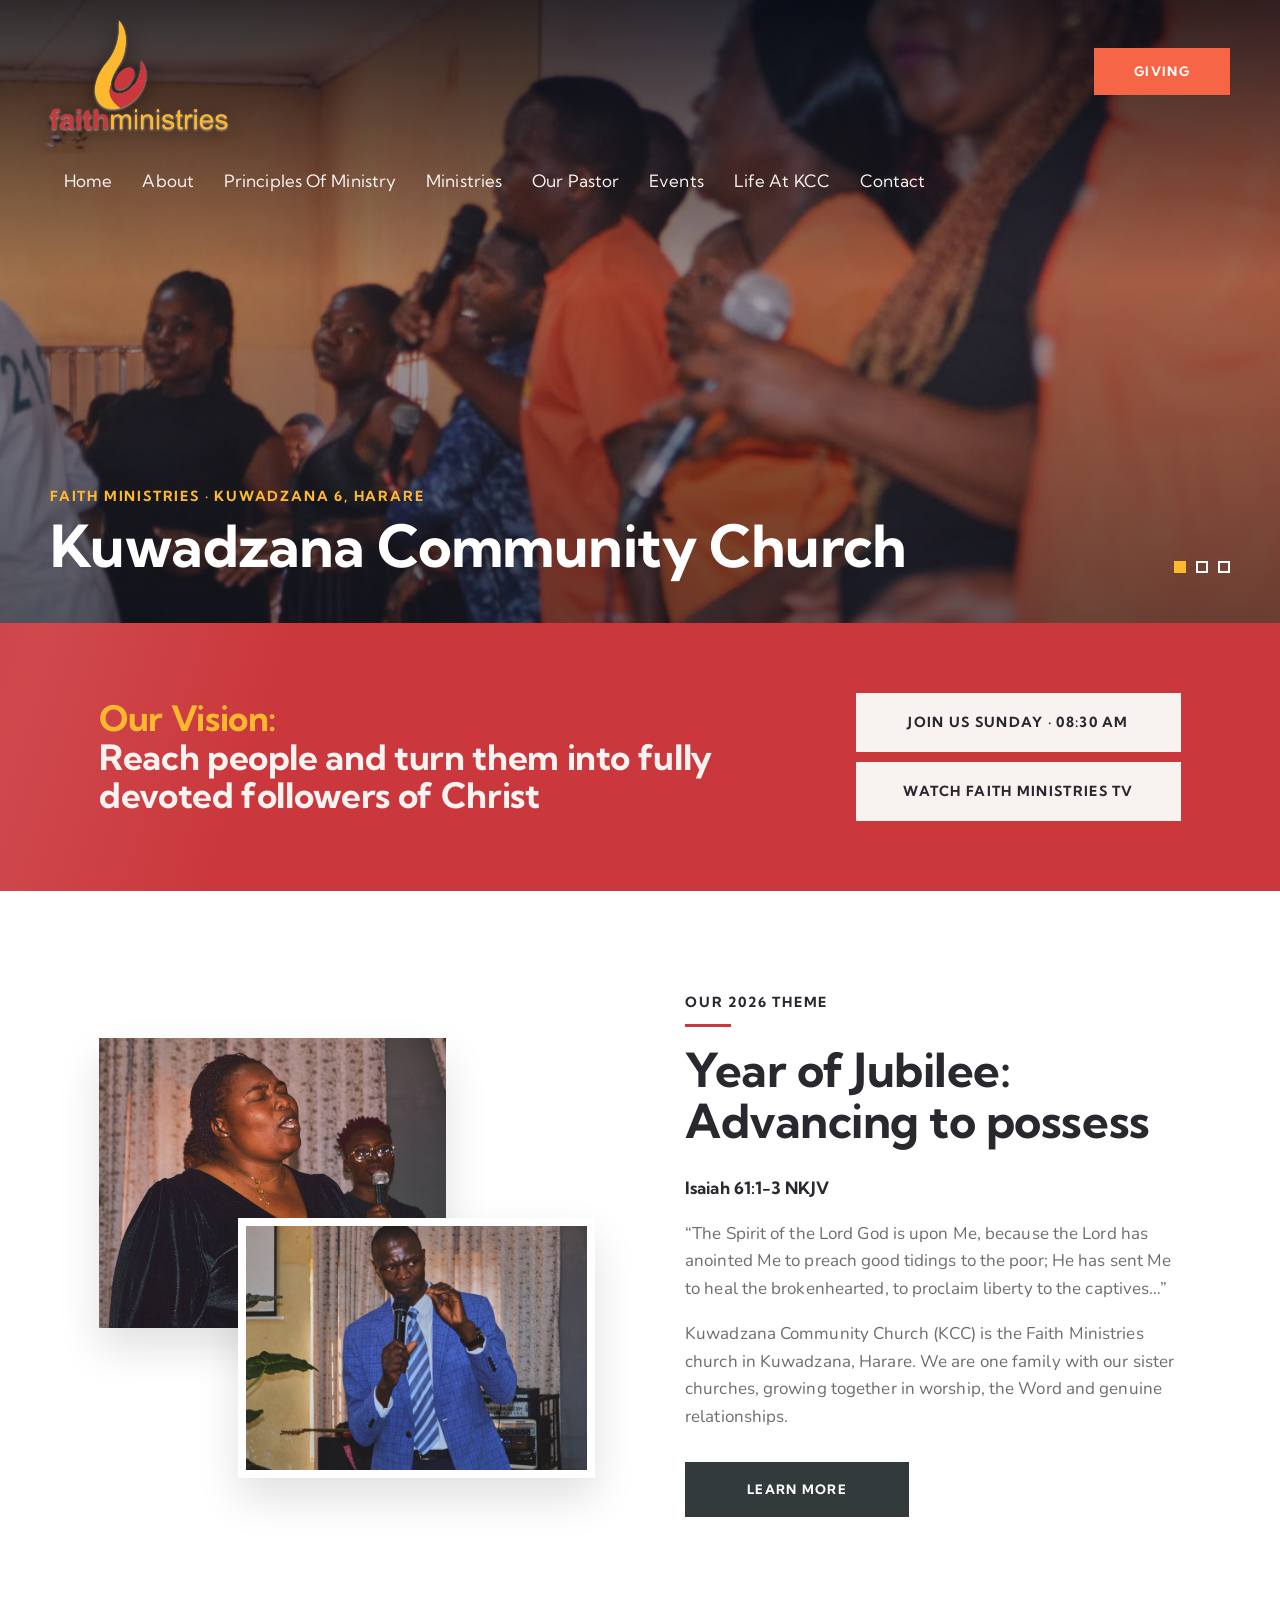
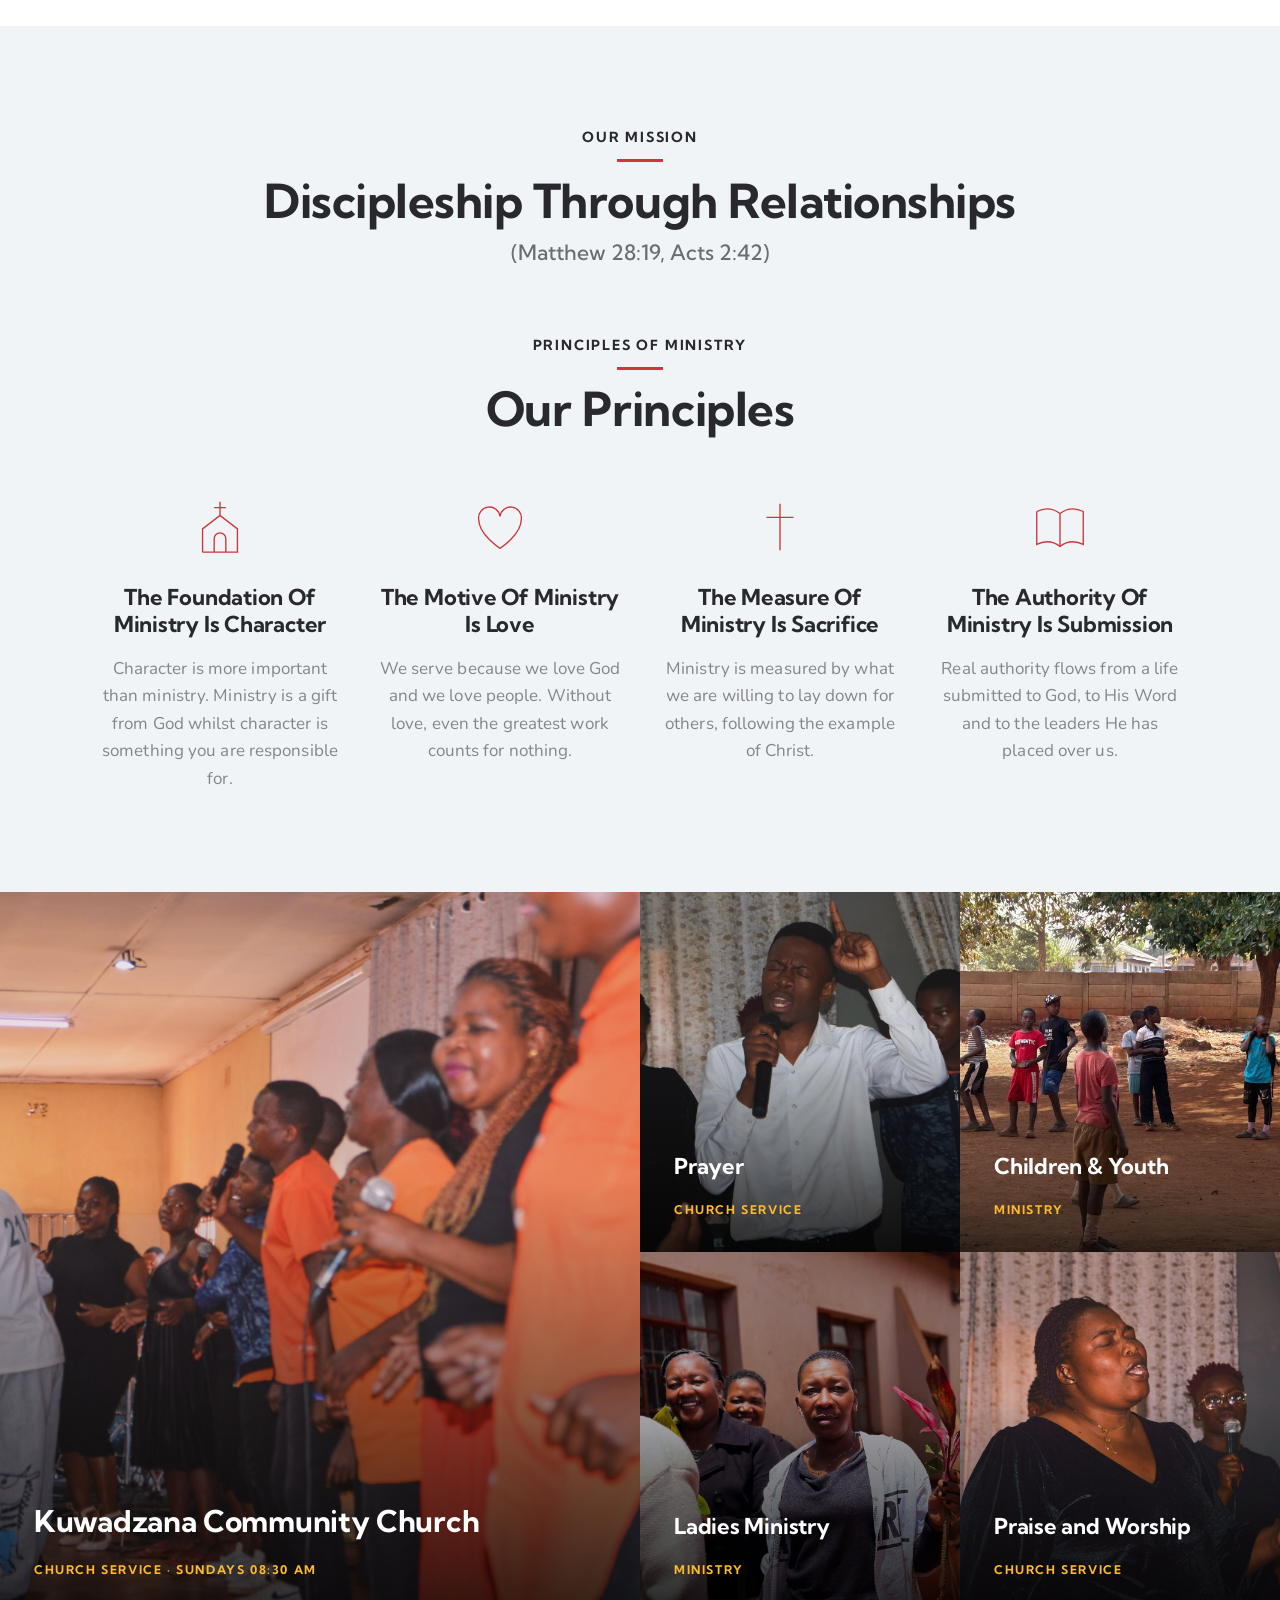
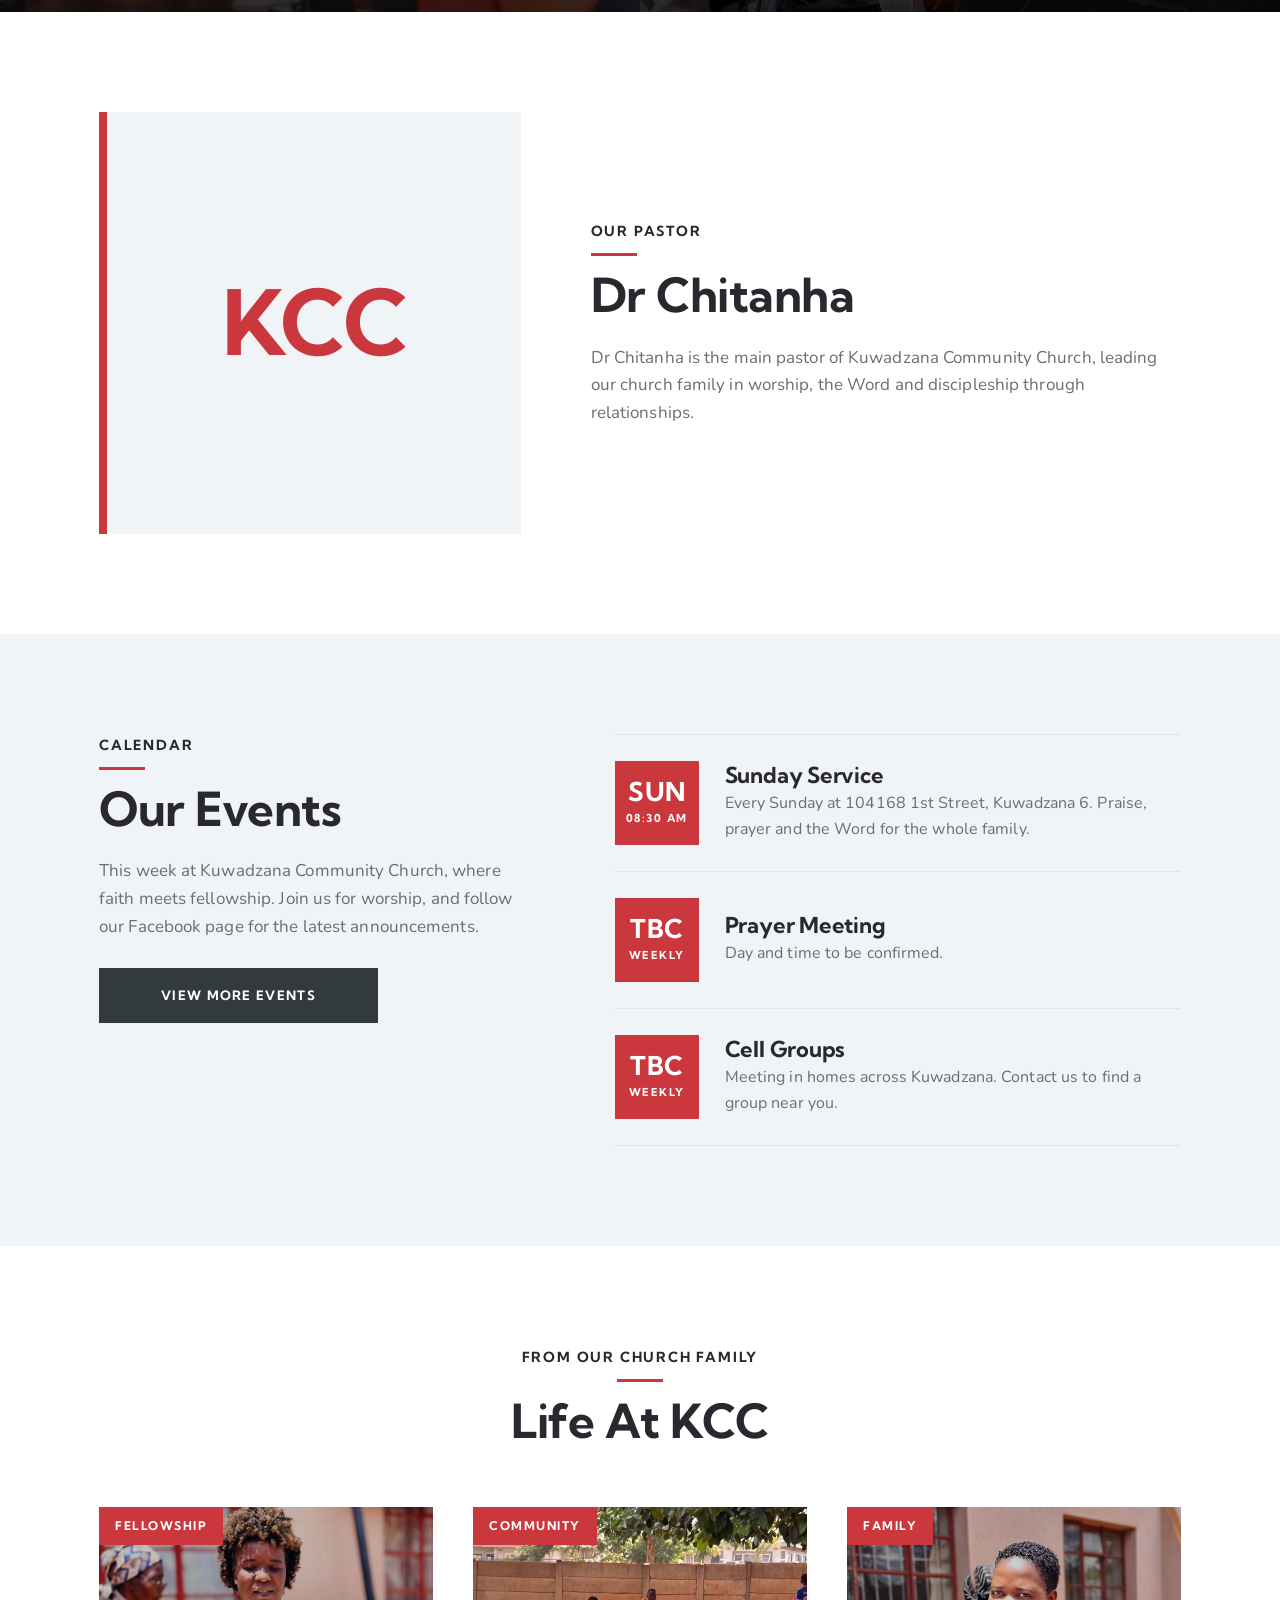
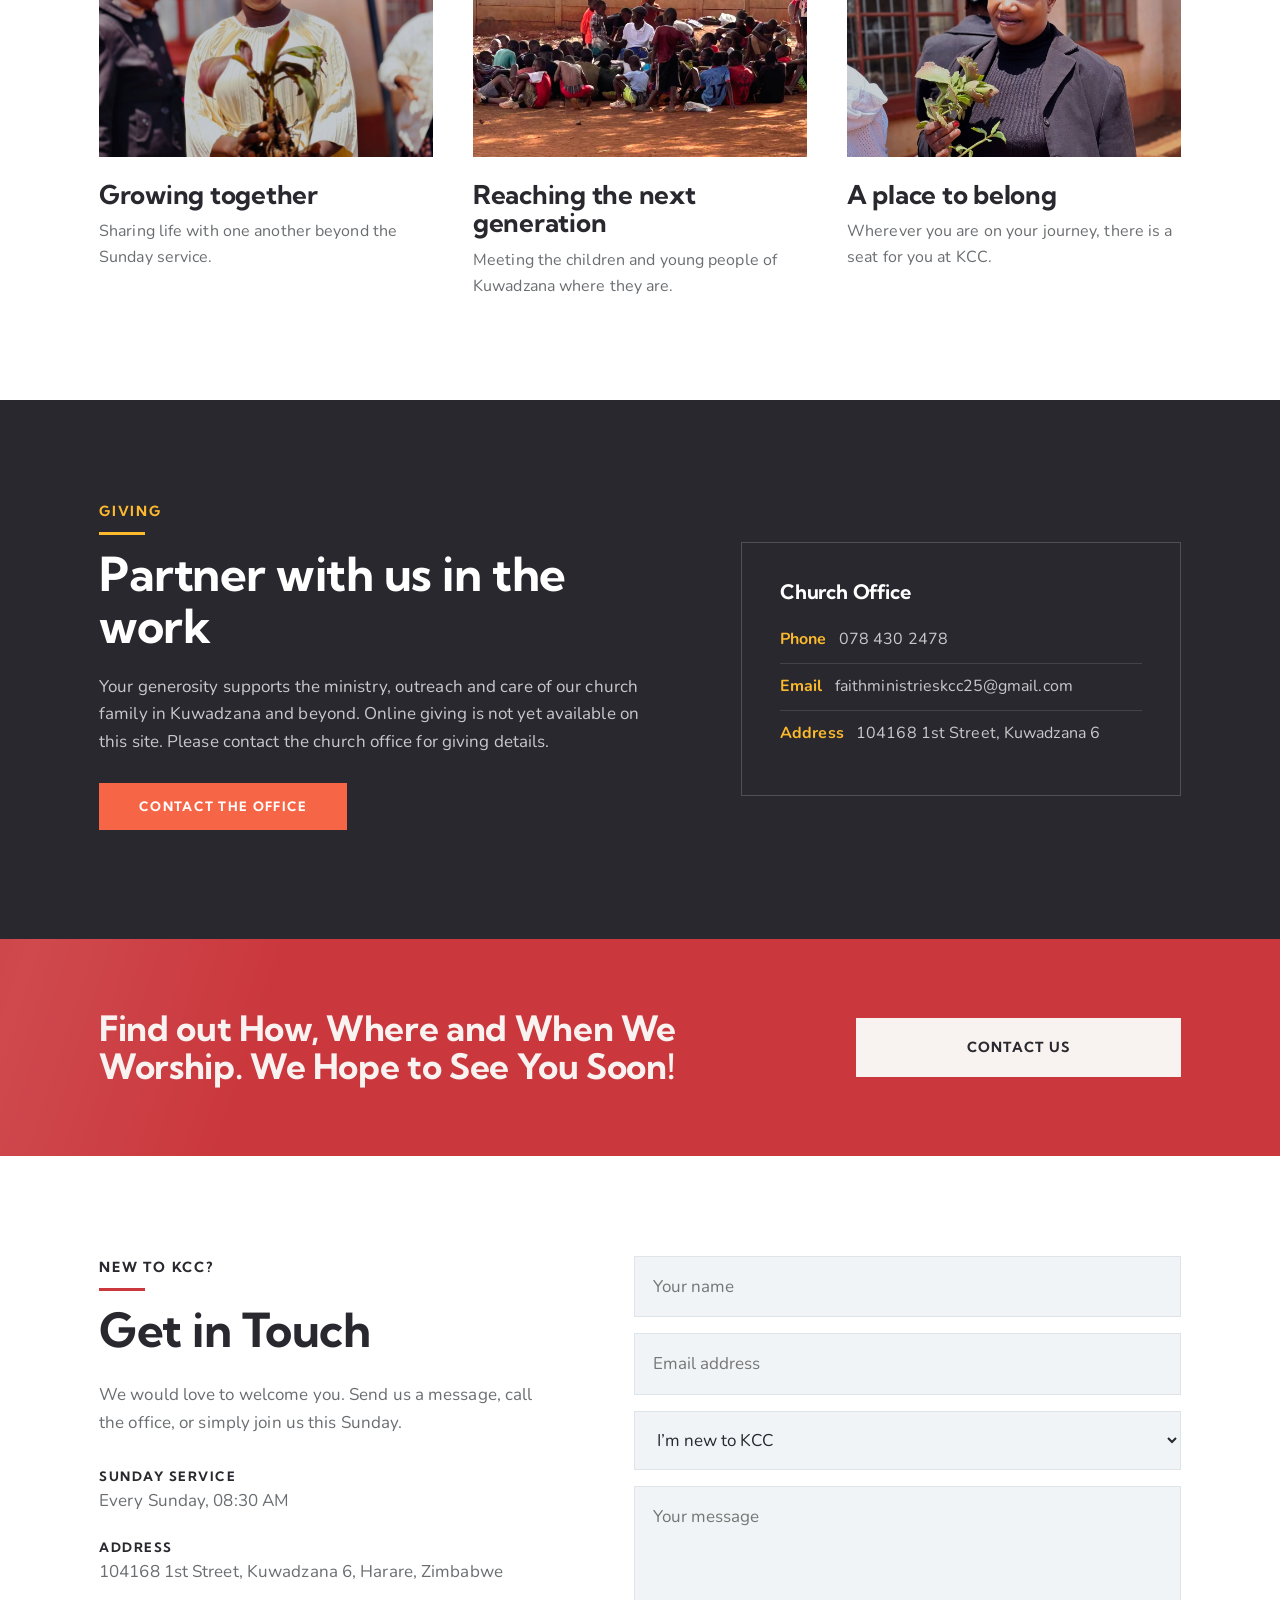
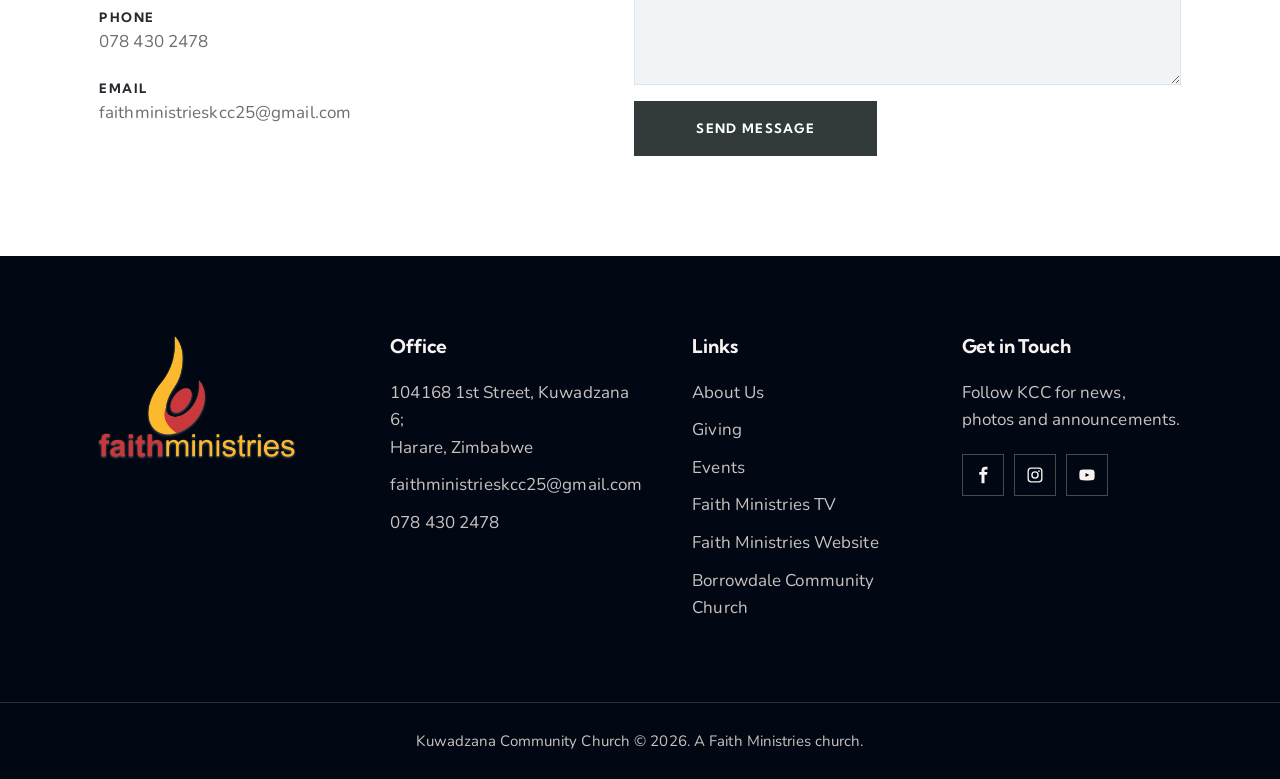
==== index.html @ b5dd76af "Add Kuwadzana Community Church website Co-Authored-By: Claude Fable 5.2 <noreply@anthropic.com>" ====
<!doctype html>
<html lang="en">
<head>
<meta charset="utf-8">
<meta name="viewport" content="width=device-width, initial-scale=1">
<title>Kuwadzana Community Church (KCC) | Faith Ministries</title>
<meta name="description" content="Kuwadzana Community Church (KCC), Faith Ministries, Kuwadzana 6, Harare. Reach people and turn them into fully devoted followers of Christ.">
<link rel="icon" href="assets/faith-ministries-logo.png">
<link rel="preconnect" href="https://fonts.googleapis.com">
<link href="https://fonts.googleapis.com/css2?family=Kumbh+Sans:wght@400;500;700&family=Nunito:wght@400;600;700&display=swap" rel="stylesheet">
<style>
:root{--red:#ca373c;--orange:#f66646;--gold:#fdb92e;--dark:#28282e;--slate:#323a3b;--light:#f0f4f7;--text:#6b6e71;--soft:#f8f2f1;--foot:#010813;--footText:#cac2c0}
*{box-sizing:border-box;margin:0;padding:0}
html{scroll-behavior:smooth}
body{font-family:Nunito,sans-serif;font-size:17px;line-height:1.62;letter-spacing:.1px;color:var(--text);background:#fff}
img{max-width:100%;display:block}
a{color:inherit;text-decoration:none}
h1,h2,h3,h4,h5,h6{font-family:"Kumbh Sans",sans-serif;font-weight:700;color:var(--dark);line-height:1.1;letter-spacing:-.01em}
h2{font-size:clamp(2rem,4.2vw,47px)}
.wrap{max-width:1130px;margin:0 auto;padding:0 24px}
.sp{padding:100px 0}
.eyebrow{font-family:"Kumbh Sans",sans-serif;font-size:14px;font-weight:700;letter-spacing:1.8px;text-transform:uppercase;color:var(--dark);margin-bottom:14px}
.center{text-align:center}
.btn{display:inline-block;font-family:"Kumbh Sans",sans-serif;font-size:13px;font-weight:700;letter-spacing:1.3px;text-transform:uppercase;line-height:21px;padding:17px 62px;background:var(--slate);color:#fff;border:0;cursor:pointer;transition:background .25s,color .25s}
.btn:hover{background:var(--red)}
.btn.orange{background:var(--orange);padding:13px 40px}
.btn.orange:hover{background:var(--dark)}
.btn.pale{background:var(--soft);color:var(--dark);font-size:14px;padding:19px 30px;text-align:center}
.btn.pale:hover{background:var(--dark);color:#fff}

/* ---------- header (sits over the hero, like BCC) ---------- */
header{position:absolute;top:0;left:0;right:0;z-index:20;padding:20px 50px}
.top{display:flex;align-items:flex-start;justify-content:space-between}
.logo img{height:118px;width:auto;filter:drop-shadow(0 1px 1px rgba(255,255,255,.55)) drop-shadow(0 2px 10px rgba(0,0,0,.45));transition:height .3s,transform .3s}
.logo:hover img{transform:scale(1.04)}
.top .btn{margin-top:28px}
nav ul{list-style:none;display:flex;flex-wrap:wrap;gap:2px;margin-top:16px}
nav a{display:block;font-family:"Kumbh Sans",sans-serif;font-size:17px;color:var(--soft);padding:13px 14px;transition:color .2s}
nav a:hover{color:var(--gold)}
.burger{display:none;background:none;border:0;cursor:pointer;width:44px;height:44px;margin-top:28px}
.burger span{display:block;height:2px;background:#fff;margin:7px 6px}

/* ---------- hero slideshow ---------- */
.hero{position:relative;height:623px;background:var(--dark);overflow:hidden}
.slide{position:absolute;inset:0;background-size:cover;background-position:center 30%;opacity:0;transition:opacity 1.4s ease}
.slide.on{opacity:1}
.hero::after{content:"";position:absolute;inset:0;background:linear-gradient(180deg,rgba(1,8,19,.8) 0%,rgba(1,8,19,.3) 45%,rgba(1,8,19,.55) 100%)}
.hero .tag{position:absolute;left:50px;bottom:44px;z-index:2;color:#fff}
.hero .tag small{display:block;font-family:"Kumbh Sans",sans-serif;font-size:14px;font-weight:700;letter-spacing:1.8px;text-transform:uppercase;color:var(--gold);margin-bottom:8px}
.hero .tag h1{color:#fff;font-size:clamp(2rem,5vw,58px)}
.dots{position:absolute;right:50px;bottom:50px;z-index:2;display:flex;gap:10px}
.dots button{width:12px;height:12px;border:2px solid #fff;background:transparent;cursor:pointer;padding:0}
.dots button.on{background:var(--gold);border-color:var(--gold)}

/* ---------- red vision band ---------- */
.band{background:var(--red);padding:70px 0}
.band .wrap{display:flex;align-items:center;justify-content:space-between;gap:40px}
.band h3{font-size:clamp(1.5rem,3vw,35px);color:var(--soft);max-width:680px}
.band h3 span{color:var(--gold);display:block}
.band .stack{display:grid;gap:10px;min-width:325px}

/* ---------- theme / about ---------- */
.two{display:grid;grid-template-columns:1fr 1fr;gap:90px;align-items:center}
.overlap{position:relative;height:440px}
.overlap img{position:absolute;object-fit:cover;box-shadow:0 20px 40px rgba(0,0,0,.12)}
.overlap img:first-child{left:0;top:0;width:70%;height:290px}
.overlap img:last-child{right:0;bottom:0;width:72%;height:260px;border:8px solid #fff}
.two h2{margin-bottom:26px}
.two p{margin-bottom:18px}
.two .ref{font-family:"Kumbh Sans",sans-serif;font-weight:700;color:var(--dark)}
.two .btn{margin-top:14px}

/* ---------- mission + principles ---------- */
.lightbg{background:var(--light)}
.mission{padding-bottom:70px}
.mission h2{max-width:780px;margin:0 auto}
.mission h2 small{display:block;font-size:.45em;font-weight:500;color:var(--text);margin-top:14px;letter-spacing:0}
.cols4{display:grid;grid-template-columns:repeat(4,1fr);gap:38px;margin-top:60px}
.cols4 svg{width:62px;height:62px;stroke:var(--red);fill:none;stroke-width:1.4;margin:0 auto 26px;display:block}
.cols4 h4{font-size:22px;line-height:1.25;margin-bottom:16px}
.cols4 p{color:#858689}

/* ---------- full-width mosaic ---------- */
.mosaic{display:grid;grid-template-columns:2fr 1fr 1fr;grid-template-rows:360px 360px}
.tile{position:relative;overflow:hidden;background:#111}
.tile.big{grid-row:span 2}
.tile i{position:absolute;inset:0;background-size:cover;background-position:center;transition:transform .7s ease}
.tile:hover i{transform:scale(1.07)}
.tile::after{content:"";position:absolute;inset:0;background:linear-gradient(180deg,rgba(0,0,0,0) 40%,rgba(0,0,0,.78) 100%)}
.tile div{position:absolute;left:34px;right:20px;bottom:30px;z-index:2}
.tile h5{color:#fff;font-size:22px;margin-bottom:6px}
.tile.big h5{font-size:30px}
.tile span{font-family:"Kumbh Sans",sans-serif;font-size:12px;font-weight:700;letter-spacing:1.6px;text-transform:uppercase;color:var(--gold)}

/* ---------- pastor ---------- */
.pastor{display:grid;grid-template-columns:1fr 1.4fr;gap:70px;align-items:center}
.pastor .frame{aspect-ratio:1;background:var(--light);display:grid;place-items:center;border-left:8px solid var(--red)}
.pastor .frame b{font-family:"Kumbh Sans",sans-serif;font-size:90px;color:var(--red);letter-spacing:-3px}
.pastor h2{margin-bottom:22px}

/* ---------- events ---------- */
.events{display:grid;grid-template-columns:1fr 1.3fr;gap:80px;align-items:start}
.events h2{margin-bottom:22px}
.ev{display:flex;gap:26px;align-items:center;padding:26px 0;border-bottom:1px solid #dfe4e8}
.ev:first-child{border-top:1px solid #dfe4e8}
.ev .d{flex:none;width:84px;height:84px;background:var(--red);color:#fff;display:grid;place-content:center;text-align:center;font-family:"Kumbh Sans",sans-serif}
.ev .d b{font-size:26px;line-height:1}
.ev .d small{font-size:11px;font-weight:700;letter-spacing:1.5px;text-transform:uppercase;margin-top:5px}
.ev h5{font-size:22px;margin-bottom:4px}
.ev p{font-size:16px}

/* ---------- life at KCC cards (BCC blog layout) ---------- */
.cards{display:grid;grid-template-columns:repeat(3,1fr);gap:40px;margin-top:60px;text-align:left}
.post .ph{position:relative;aspect-ratio:350/261;overflow:hidden}
.post .ph img{width:100%;height:100%;object-fit:cover;transition:transform .7s}
.post:hover .ph img{transform:scale(1.06)}
.post .ph em{position:absolute;left:0;top:0;background:var(--red);color:#fff;font-style:normal;font-family:"Kumbh Sans",sans-serif;font-weight:700;font-size:12px;letter-spacing:1.5px;text-transform:uppercase;padding:9px 16px}
.post h5{font-size:26px;margin:24px 0 10px}
.post p{font-size:16px}

/* ---------- giving ---------- */
.give{background:var(--dark);color:#c9c9cc}
.give .wrap{display:grid;grid-template-columns:1.3fr 1fr;gap:70px;align-items:center}
.give h2{color:#fff;margin-bottom:20px}
.give .eyebrow{color:var(--gold)}
.give .box{border:1px solid rgba(255,255,255,.18);padding:38px}
.give .box h5{color:#fff;font-size:20px;margin-bottom:14px}
.give .box li{list-style:none;padding:10px 0;border-bottom:1px solid rgba(255,255,255,.12);font-size:16px}
.give .box li:last-child{border:0}
.give .box b{color:var(--gold);font-weight:700}

/* ---------- contact ---------- */
.contact{display:grid;grid-template-columns:1fr 1.2fr;gap:80px}
.contact h2{margin-bottom:24px}
.contact dl{margin-top:30px}
.contact dt{font-family:"Kumbh Sans",sans-serif;font-weight:700;font-size:13px;letter-spacing:1.5px;text-transform:uppercase;color:var(--dark);margin-top:22px}
.contact dd a:hover{color:var(--red)}
form{display:grid;gap:16px}
input,select,textarea{font:inherit;color:var(--dark);width:100%;padding:16px 18px;border:1px solid #dfe4e8;background:var(--light);border-radius:0}
input:focus,select:focus,textarea:focus{outline:2px solid var(--red);outline-offset:-2px;background:#fff}
.ok{display:none;background:#eef7ee;color:#256029;padding:14px 18px;font-size:15px}
form .btn{justify-self:start}

/* ---------- footer ---------- */
footer{background:var(--foot);color:var(--footText);padding-top:80px}
.fg{display:grid;grid-template-columns:1.1fr 1fr 1fr 1fr;gap:50px;padding-bottom:70px}
.fg .flogo{display:inline-block}
.fg .flogo img{height:130px;filter:drop-shadow(0 1px 1px rgba(255,255,255,.35))}
footer h6{color:var(--soft);font-size:19px;margin-bottom:22px}
footer li{list-style:none;margin-bottom:10px}
footer a:hover{color:var(--gold)}
.social{display:flex;gap:10px;margin-top:20px}
.social a{width:42px;height:42px;display:grid;place-items:center;border:1px solid rgba(202,194,192,.35)}
.social a:hover{background:var(--red);border-color:var(--red)}
.social svg{width:18px;height:18px;fill:var(--soft)}
.copy{border-top:1px solid rgba(202,194,192,.2);padding:26px 0;text-align:center;font-size:15px}
.totop{position:fixed;right:24px;bottom:24px;width:46px;height:46px;background:var(--red);color:#fff;display:none;place-items:center;font-size:20px;z-index:30}
.totop.show{display:grid}

/* ---------- motion ---------- */
header.stuck{position:fixed;background:#fff;padding:8px 50px;box-shadow:0 6px 24px rgba(0,0,0,.12);display:flex;align-items:center;justify-content:space-between;animation:drop .45s ease}
header.stuck .top{display:contents}
header.stuck .logo{order:1}header.stuck .burger{order:4}
header.stuck .logo img{height:58px;filter:none}
header.stuck .top .btn{margin:0;order:3}
header.stuck nav{order:2}
header.stuck nav ul{margin:0}
header.stuck nav a{color:var(--dark);font-size:15px;padding:10px 11px}
header.stuck nav a:hover{color:var(--red)}
header.stuck .burger{margin:0}header.stuck .burger span{background:var(--dark)}
@keyframes drop{from{transform:translateY(-100%)}to{transform:none}}
nav a{position:relative}
nav a::after{content:"";position:absolute;left:14px;right:14px;bottom:8px;height:2px;background:var(--gold);transform:scaleX(0);transform-origin:left;transition:transform .3s}
nav a:hover::after{transform:scaleX(1)}
.slide{transform:scale(1.02)}
.slide.on{animation:kb 7.5s ease-out forwards}
@keyframes kb{from{transform:scale(1.02)}to{transform:scale(1.14)}}
.hero .tag small,.hero .tag h1{opacity:0;animation:up .9s ease forwards}
.hero .tag small{animation-delay:.3s}.hero .tag h1{animation-delay:.55s}
header .logo,header .top .btn,header nav li{opacity:0;animation:down .7s ease forwards}
header .top .btn{animation-delay:.15s}
header nav li:nth-child(1){animation-delay:.2s}header nav li:nth-child(2){animation-delay:.26s}header nav li:nth-child(3){animation-delay:.32s}header nav li:nth-child(4){animation-delay:.38s}header nav li:nth-child(5){animation-delay:.44s}header nav li:nth-child(6){animation-delay:.5s}header nav li:nth-child(7){animation-delay:.56s}header nav li:nth-child(8){animation-delay:.62s}
header.stuck .logo,header.stuck .top .btn,header.stuck nav li{animation:none;opacity:1}
@keyframes up{from{opacity:0;transform:translateY(34px)}to{opacity:1;transform:none}}
@keyframes down{from{opacity:0;transform:translateY(-18px)}to{opacity:1;transform:none}}
.js .rv{opacity:0;transform:translateY(46px);transition:opacity .9s cubic-bezier(.2,.7,.2,1),transform .9s cubic-bezier(.2,.7,.2,1);transition-delay:var(--d,0s)}
.js .rv.l{transform:translateX(-60px)}.js .rv.r{transform:translateX(60px)}.js .rv.z{transform:scale(.9)}
.js .rv.in{opacity:1;transform:none}
.eyebrow::after{content:"";display:block;width:0;height:3px;background:var(--red);margin-top:10px;transition:width .9s .3s ease}
.center .eyebrow::after{margin-left:auto;margin-right:auto}
.give .eyebrow::after{background:var(--gold)}
.eyebrow.in::after,html:not(.js) .eyebrow::after{width:46px}
.btn{position:relative;overflow:hidden;z-index:0}
.btn::before{content:"";position:absolute;inset:0;background:var(--red);transform:translateX(-101%);transition:transform .35s ease;z-index:-1}
.btn:hover::before{transform:none}
.btn.orange::before,.btn.pale::before{background:var(--dark)}
.btn:hover{background:var(--slate)}.btn.orange:hover{background:var(--orange)}.btn.pale:hover{background:var(--soft);color:#fff}
.btn.orange{animation:pulse 2.6s ease-in-out infinite}
@keyframes pulse{0%,100%{box-shadow:0 0 0 0 rgba(246,102,70,.55)}50%{box-shadow:0 0 0 12px rgba(246,102,70,0)}}
.cols4>div{transition:transform .35s}
.cols4>div:hover{transform:translateY(-8px)}
.cols4 svg{transition:transform .5s,stroke .3s}
.cols4>div:hover svg{transform:scale(1.15) rotate(-4deg);stroke:var(--orange)}
.cols4 svg path{stroke-dasharray:400;stroke-dashoffset:400;transition:stroke-dashoffset 2.2s ease .3s}
.cols4 .in svg path,html:not(.js) .cols4 svg path{stroke-dashoffset:0}
.tile div{transition:transform .4s}
.tile:hover div{transform:translateY(-8px)}
.tile h5::after{content:"";display:block;width:0;height:3px;background:var(--gold);margin-top:8px;transition:width .4s}
.tile:hover h5::after{width:54px}
.overlap img{transition:transform .6s ease}
.overlap:hover img:first-child{transform:translate(-8px,-8px)}
.overlap:hover img:last-child{transform:translate(8px,8px)}
.ev{transition:padding .3s,background .3s}
.ev:hover{padding-left:14px;background:rgba(255,255,255,.6)}
.ev .d{transition:transform .3s}.ev:hover .d{transform:rotate(-4deg) scale(1.05)}
.post h5{transition:color .25s}.post:hover h5{color:var(--red)}
.band{position:relative;overflow:hidden}
.band::before{content:"";position:absolute;top:-60%;left:-20%;width:40%;height:220%;background:linear-gradient(90deg,transparent,rgba(255,255,255,.09),transparent);transform:rotate(18deg);animation:sheen 7s ease-in-out infinite}
@keyframes sheen{0%,55%{left:-45%}100%{left:120%}}
.band .wrap{position:relative}
.social a{transition:transform .25s,background .25s,border-color .25s}.social a:hover{transform:translateY(-4px)}
.totop{transition:transform .25s}.totop:hover{transform:translateY(-4px)}
.progress{position:fixed;top:0;left:0;height:3px;width:0;background:var(--gold);z-index:40}
@media(prefers-reduced-motion:reduce){*,*::before,*::after{animation:none!important;transition:none!important}.js .rv{opacity:1;transform:none}header .logo,header .top .btn,header nav li,.hero .tag small,.hero .tag h1{opacity:1}.cols4 svg path{stroke-dashoffset:0}.eyebrow::after{width:46px}}

/* ---------- responsive ---------- */
@media(max-width:1000px){
 header,header.stuck{padding:10px 20px}
 header.stuck{display:block}
 header.stuck .top{display:flex;align-items:center;justify-content:space-between}
 header.stuck nav ul{background:#fff;box-shadow:0 10px 20px rgba(0,0,0,.1)}
 .logo img{height:84px}
 .top .btn{display:none}
 .burger{display:block;margin-top:14px}
 nav ul{display:none;flex-direction:column;background:var(--foot);margin-top:10px;padding:10px 6px}
 nav ul.open{display:flex}
 .hero{height:520px}.hero .tag{left:20px;right:20px}.dots{right:20px;bottom:20px}
 .band .wrap,.two,.pastor,.events,.give .wrap,.contact{grid-template-columns:1fr;display:grid;gap:40px}
 .band .stack{min-width:0}
 .cols4{grid-template-columns:1fr 1fr}
 .mosaic{grid-template-columns:1fr 1fr;grid-template-rows:380px 260px 260px}
 .tile.big{grid-row:auto;grid-column:span 2}
 .cards{grid-template-columns:1fr}
 .fg{grid-template-columns:1fr 1fr}
 .sp{padding:70px 0}
 .pastor .frame{max-width:260px}
}
@media(max-width:560px){
 .cols4,.fg{grid-template-columns:1fr}
 .mosaic{grid-template-columns:1fr;grid-template-rows:none;grid-auto-rows:280px}
 .tile.big{grid-column:auto}
 .overlap{height:340px}.overlap img:first-child{height:220px}.overlap img:last-child{height:200px}
 .btn{padding:16px 36px}
}
</style>
</head>
<body id="home">
<div class="progress" id="pg"></div>

<header>
 <div class="top">
  <a class="logo" href="#home"><img src="assets/faith-ministries-logo.png" alt="Faith Ministries: Discipleship Through Relationships"></a>
  <a class="btn orange" href="#give">Giving</a>
  <button class="burger" aria-label="Open menu" onclick="document.getElementById('nl').classList.toggle('open')"><span></span><span></span><span></span></button>
 </div>
 <nav><ul id="nl" onclick="this.classList.remove('open')">
  <li><a href="#home">Home</a></li>
  <li><a href="#about">About</a></li>
  <li><a href="#principles">Principles Of Ministry</a></li>
  <li><a href="#ministries">Ministries</a></li>
  <li><a href="#pastor">Our Pastor</a></li>
  <li><a href="#events">Events</a></li>
  <li><a href="#life">Life At KCC</a></li>
  <li><a href="#contact">Contact</a></li>
 </ul></nav>
</header>

<div class="hero">
 <div class="slide on" style="background-image:url(assets/photos/fellowship.jpg);background-position:center 35%"></div>
 <div class="slide" style="background-image:url(assets/photos/worship.jpg);background-position:center 25%"></div>
 <div class="slide" style="background-image:url(assets/photos/gathering.jpg);background-position:center 40%"></div>
 <div class="tag"><small>Faith Ministries · Kuwadzana 6, Harare</small><h1>Kuwadzana Community Church</h1></div>
 <div class="dots" id="dots"></div>
</div>

<section class="band"><div class="wrap">
 <h3><span>Our Vision:</span>Reach people and turn them into fully devoted followers of Christ</h3>
 <div class="stack">
  <a class="btn pale" href="#contact">Join Us Sunday · 08:30 AM</a>
  <a class="btn pale" href="https://www.youtube.com/@fmtv2053" target="_blank" rel="noopener">Watch Faith Ministries TV</a>
 </div>
</div></section>

<section class="sp" id="about"><div class="wrap two">
 <div class="overlap">
  <img src="assets/photos/singer.jpg" alt="Praise and worship at KCC" loading="lazy">
  <img src="assets/photos/speaker.jpg" alt="Sharing the Word at KCC" loading="lazy">
 </div>
 <div>
  <p class="eyebrow">Our 2026 Theme</p>
  <h2>Year of Jubilee:<br>Advancing to possess</h2>
  <p class="ref">Isaiah 61:1-3 NKJV</p>
  <p>“The Spirit of the Lord God is upon Me, because the Lord has anointed Me to preach good tidings to the poor; He has sent Me to heal the brokenhearted, to proclaim liberty to the captives…”</p>
  <p>Kuwadzana Community Church (KCC) is the Faith Ministries church in Kuwadzana, Harare. We are one family with our sister churches, growing together in worship, the Word and genuine relationships.</p>
  <a class="btn" href="https://faithmin.org/" target="_blank" rel="noopener">Learn More</a>
 </div>
</div></section>

<section class="lightbg sp" id="principles"><div class="wrap center">
 <div class="mission">
  <p class="eyebrow">Our Mission</p>
  <h2>Discipleship Through Relationships <small>(Matthew 28:19, Acts 2:42)</small></h2>
 </div>
 <p class="eyebrow">Principles Of Ministry</p>
 <h2>Our Principles</h2>
 <div class="cols4">
  <div><svg viewBox="0 0 64 64"><path d="M32 6v14M26 12h12M14 58V34l18-14 18 14v24zM26 58V44a6 6 0 0 1 12 0v14"/></svg><h4>The Foundation Of Ministry Is Character</h4><p>Character is more important than ministry. Ministry is a gift from God whilst character is something you are responsible for.</p></div>
  <div><svg viewBox="0 0 64 64"><path d="M32 54S10 40 10 24a11 11 0 0 1 22-3 11 11 0 0 1 22 3c0 16-22 30-22 30z"/></svg><h4>The Motive Of Ministry Is Love</h4><p>We serve because we love God and we love people. Without love, even the greatest work counts for nothing.</p></div>
  <div><svg viewBox="0 0 64 64"><path d="M32 8v48M18 22h28"/></svg><h4>The Measure Of Ministry Is Sacrifice</h4><p>Ministry is measured by what we are willing to lay down for others, following the example of Christ.</p></div>
  <div><svg viewBox="0 0 64 64"><path d="M8 16c8-4 16-4 24 2 8-6 16-6 24-2v34c-8-4-16-4-24 2-8-6-16-6-24-2zM32 18v34"/></svg><h4>The Authority Of Ministry Is Submission</h4><p>Real authority flows from a life submitted to God, to His Word and to the leaders He has placed over us.</p></div>
 </div>
</div></section>

<section class="mosaic" id="ministries">
 <a class="tile big" href="#contact"><i style="background-image:url(assets/photos/fellowship.jpg)"></i><div><h5>Kuwadzana Community Church</h5><span>Church Service · Sundays 08:30 AM</span></div></a>
 <a class="tile" href="#contact"><i style="background-image:url(assets/photos/worship.jpg);background-position:center 20%"></i><div><h5>Prayer</h5><span>Church Service</span></div></a>
 <a class="tile" href="#contact"><i style="background-image:url(assets/photos/sports.jpg)"></i><div><h5>Children &amp; Youth</h5><span>Ministry</span></div></a>
 <a class="tile" href="#contact"><i style="background-image:url(assets/photos/ladies2.jpg);background-position:center 25%"></i><div><h5>Ladies Ministry</h5><span>Ministry</span></div></a>
 <a class="tile" href="#contact"><i style="background-image:url(assets/photos/singer.jpg);background-position:center 20%"></i><div><h5>Praise and Worship</h5><span>Church Service</span></div></a>
</section>

<section class="sp" id="pastor"><div class="wrap pastor">
 <div class="frame"><b>KCC</b></div>
 <div>
  <p class="eyebrow">Our Pastor</p>
  <h2>Dr Chitanha</h2>
  <p>Dr Chitanha is the main pastor of Kuwadzana Community Church, leading our church family in worship, the Word and discipleship through relationships.</p>
 </div>
</div></section>

<section class="lightbg sp" id="events"><div class="wrap events">
 <div>
  <p class="eyebrow">Calendar</p>
  <h2>Our Events</h2>
  <p>This week at Kuwadzana Community Church, where faith meets fellowship. Join us for worship, and follow our Facebook page for the latest announcements.</p>
  <a class="btn" style="margin-top:28px" href="https://www.facebook.com/profile.php?id=61572451777077" target="_blank" rel="noopener">View More Events</a>
 </div>
 <div>
  <div class="ev"><div class="d"><b>SUN</b><small>08:30 AM</small></div><div><h5>Sunday Service</h5><p>Every Sunday at 104168 1st Street, Kuwadzana 6. Praise, prayer and the Word for the whole family.</p></div></div>
  <div class="ev"><div class="d"><b>TBC</b><small>Weekly</small></div><div><h5>Prayer Meeting</h5><p>Day and time to be confirmed.</p></div></div>
  <div class="ev"><div class="d"><b>TBC</b><small>Weekly</small></div><div><h5>Cell Groups</h5><p>Meeting in homes across Kuwadzana. Contact us to find a group near you.</p></div></div>
 </div>
</div></section>

<section class="sp" id="life"><div class="wrap center">
 <p class="eyebrow">From Our Church Family</p>
 <h2>Life At KCC</h2>
 <div class="cards">
  <article class="post"><div class="ph"><img src="assets/photos/ladies3.jpg" alt="A KCC member holding a plant at a church gathering" loading="lazy"><em>Fellowship</em></div><h5>Growing together</h5><p>Sharing life with one another beyond the Sunday service.</p></article>
  <article class="post"><div class="ph"><img src="assets/photos/children.jpg" alt="Children and youth gathered under a tree" loading="lazy" style="object-position:center 20%"><em>Community</em></div><h5>Reaching the next generation</h5><p>Meeting the children and young people of Kuwadzana where they are.</p></article>
  <article class="post"><div class="ph"><img src="assets/photos/ladies.jpg" alt="A KCC member smiling at a church gathering" loading="lazy" style="object-position:center 20%"><em>Family</em></div><h5>A place to belong</h5><p>Wherever you are on your journey, there is a seat for you at KCC.</p></article>
 </div>
</div></section>

<section class="give sp" id="give"><div class="wrap">
 <div>
  <p class="eyebrow">Giving</p>
  <h2>Partner with us in the work</h2>
  <p>Your generosity supports the ministry, outreach and care of our church family in Kuwadzana and beyond. Online giving is not yet available on this site. Please contact the church office for giving details.</p>
  <a class="btn orange" style="margin-top:28px" href="#contact">Contact The Office</a>
 </div>
 <div class="box">
  <h5>Church Office</h5>
  <ul>
   <li><b>Phone</b> &nbsp; <a href="tel:+263784302478">078 430 2478</a></li>
   <li><b>Email</b> &nbsp; <a href="mailto:faithministrieskcc25@gmail.com">faithministrieskcc25@gmail.com</a></li>
   <li><b>Address</b> &nbsp; 104168 1st Street, Kuwadzana 6</li>
  </ul>
 </div>
</div></section>

<section class="band"><div class="wrap">
 <h3>Find out How, Where and When We Worship. We Hope to See You Soon!</h3>
 <div class="stack"><a class="btn pale" href="#contact">Contact Us</a></div>
</div></section>

<section class="sp" id="contact"><div class="wrap contact">
 <div>
  <p class="eyebrow">New To KCC?</p>
  <h2>Get in Touch</h2>
  <p>We would love to welcome you. Send us a message, call the office, or simply join us this Sunday.</p>
  <dl>
   <dt>Sunday Service</dt><dd>Every Sunday, 08:30 AM</dd>
   <dt>Address</dt><dd>104168 1st Street, Kuwadzana 6, Harare, Zimbabwe</dd>
   <dt>Phone</dt><dd><a href="tel:+263784302478">078 430 2478</a></dd>
   <dt>Email</dt><dd><a href="mailto:faithministrieskcc25@gmail.com">faithministrieskcc25@gmail.com</a></dd>
  </dl>
 </div>
 <form id="cf">
  <input required placeholder="Your name" aria-label="Your name">
  <input type="email" required placeholder="Email address" aria-label="Email address">
  <select aria-label="Reason for contacting us"><option>I’m new to KCC</option><option>Prayer request</option><option>Join a cell group</option><option>Giving</option><option>General enquiry</option></select>
  <textarea rows="6" required placeholder="Your message" aria-label="Your message"></textarea>
  <button class="btn" type="submit">Send Message</button>
  <div class="ok" id="ok">Thank you. This demo form does not send yet; it needs connecting to the church email before launch.</div>
 </form>
</div></section>

<footer>
 <div class="wrap fg">
  <div><span class="flogo"><img src="assets/faith-ministries-logo.png" alt="Faith Ministries"></span></div>
  <div><h6>Office</h6><ul><li>104168 1st Street, Kuwadzana 6;<br>Harare, Zimbabwe</li><li><a href="mailto:faithministrieskcc25@gmail.com">faithministrieskcc25@gmail.com</a></li><li><a href="tel:+263784302478">078 430 2478</a></li></ul></div>
  <div><h6>Links</h6><ul><li><a href="#about">About Us</a></li><li><a href="#give">Giving</a></li><li><a href="#events">Events</a></li><li><a href="https://www.youtube.com/@fmtv2053" target="_blank" rel="noopener">Faith Ministries TV</a></li><li><a href="https://faithmin.org/" target="_blank" rel="noopener">Faith Ministries Website</a></li><li><a href="https://bccfm.org/" target="_blank" rel="noopener">Borrowdale Community Church</a></li></ul></div>
  <div><h6>Get in Touch</h6><p>Follow KCC for news, photos and announcements.</p>
   <div class="social">
    <a href="https://www.facebook.com/profile.php?id=61572451777077" target="_blank" rel="noopener" aria-label="Facebook"><svg viewBox="0 0 24 24"><path d="M14 8V6c0-1 .3-1.500 1.600-1.500H18V1h-3c-3.300 0-5 2-5 5v2H7v3.500h3V23h4V11.500h3.200L18 8z"/></svg></a>
    <a href="https://www.instagram.com/kcc_faithministries" target="_blank" rel="noopener" aria-label="Instagram"><svg viewBox="0 0 24 24"><path d="M12 7a5 5 0 1 0 0 10 5 5 0 0 0 0-10zm0 8.200a3.200 3.200 0 1 1 0-6.400 3.200 3.200 0 0 1 0 6.400zM17.300 5.500a1.200 1.200 0 1 0 0 2.400 1.200 1.200 0 0 0 0-2.400zM17 2H7a5 5 0 0 0-5 5v10a5 5 0 0 0 5 5h10a5 5 0 0 0 5-5V7a5 5 0 0 0-5-5zm3.200 15a3.200 3.200 0 0 1-3.200 3.200H7A3.200 3.200 0 0 1 3.800 17V7A3.200 3.200 0 0 1 7 3.800h10A3.200 3.200 0 0 1 20.200 7z"/></svg></a>
    <a href="https://www.youtube.com/@fmtv2053" target="_blank" rel="noopener" aria-label="YouTube"><svg viewBox="0 0 24 24"><path d="M22 8s-.2-1.500-.8-2.100c-.800-.800-1.700-.800-2.100-.900C16.200 4.800 12 4.800 12 4.800s-4.200 0-7.100.2c-.4.100-1.300.100-2.100.9C2.200 6.500 2 8 2 8s-.2 1.700-.2 3.400v1.200C1.800 14.300 2 16 2 16s.2 1.500.8 2.100c.800.800 1.800.800 2.300.9 1.600.2 6.900.2 6.900.2s4.200 0 7.100-.2c.4-.100 1.300-.100 2.100-.900.600-.600.800-2.100.800-2.100s.2-1.700.2-3.400v-1.200C22.200 9.700 22 8 22 8zM10 14.700V9.300l5.200 2.700z"/></svg></a>
   </div>
  </div>
 </div>
 <div class="copy">Kuwadzana Community Church © 2026. A Faith Ministries church.</div>
</footer>
<a class="totop" id="tt" href="#home" aria-label="Back to top">↑</a>

<script>
const slides=[...document.querySelectorAll('.slide')],dots=document.getElementById('dots');let cur=0,timer;
function go(n){slides[cur].classList.remove('on');dots.children[cur].classList.remove('on');cur=(n+slides.length)%slides.length;slides[cur].classList.add('on');dots.children[cur].classList.add('on')}
slides.forEach((s,i)=>{const b=document.createElement('button');b.setAttribute('aria-label','Show photo '+(i+1));if(!i)b.className='on';b.onclick=()=>{go(i);clearInterval(timer);timer=setInterval(()=>go(cur+1),6000)};dots.appendChild(b)});
timer=setInterval(()=>go(cur+1),6000);
document.getElementById('cf').onsubmit=e=>{e.preventDefault();document.getElementById('ok').style.display='block';e.target.reset()};
document.documentElement.classList.add('js');
const hd=document.querySelector('header'),pg=document.getElementById('pg'),tt=document.getElementById('tt');
function onScroll(){const y=scrollY;tt.classList.toggle('show',y>700);hd.classList.toggle('stuck',y>520);pg.style.width=(y/(document.documentElement.scrollHeight-innerHeight)*100)+'%';
 const h=document.querySelector('.hero .tag');if(y<700)h.style.transform='translateY('+y*0.25+'px)';}
addEventListener('scroll',onScroll,{passive:true});onScroll();
// reveal on scroll
const mark=(sel,cls,step)=>document.querySelectorAll(sel).forEach((e,i)=>{e.classList.add('rv');cls&&e.classList.add(cls);e.style.setProperty('--d',(step?i%4*step:0)+'s')});
mark('.band h3','l');mark('.band .stack','r');mark('.overlap','l');mark('.two>div:last-child','r');
mark('.mission, #principles h2, section h2');mark('.cols4>div','',.14);mark('.tile','z',.1);
mark('.pastor .frame','l');mark('.pastor>div:last-child','r');mark('.events>div:first-child','l');mark('.ev','r',.14);
mark('.post','',.16);mark('.give .wrap>div:first-child','l');mark('.give .box','r');mark('.contact>div','l');mark('.contact form','r');mark('.fg>div','',.12);
const io=new IntersectionObserver(es=>es.forEach(e=>{if(e.isIntersecting){e.target.classList.add('in');io.unobserve(e.target)}}),{threshold:.14,rootMargin:'0px 0px -40px 0px'});
document.querySelectorAll('.rv,.eyebrow').forEach(e=>io.observe(e));
</script>
</body>
</html>
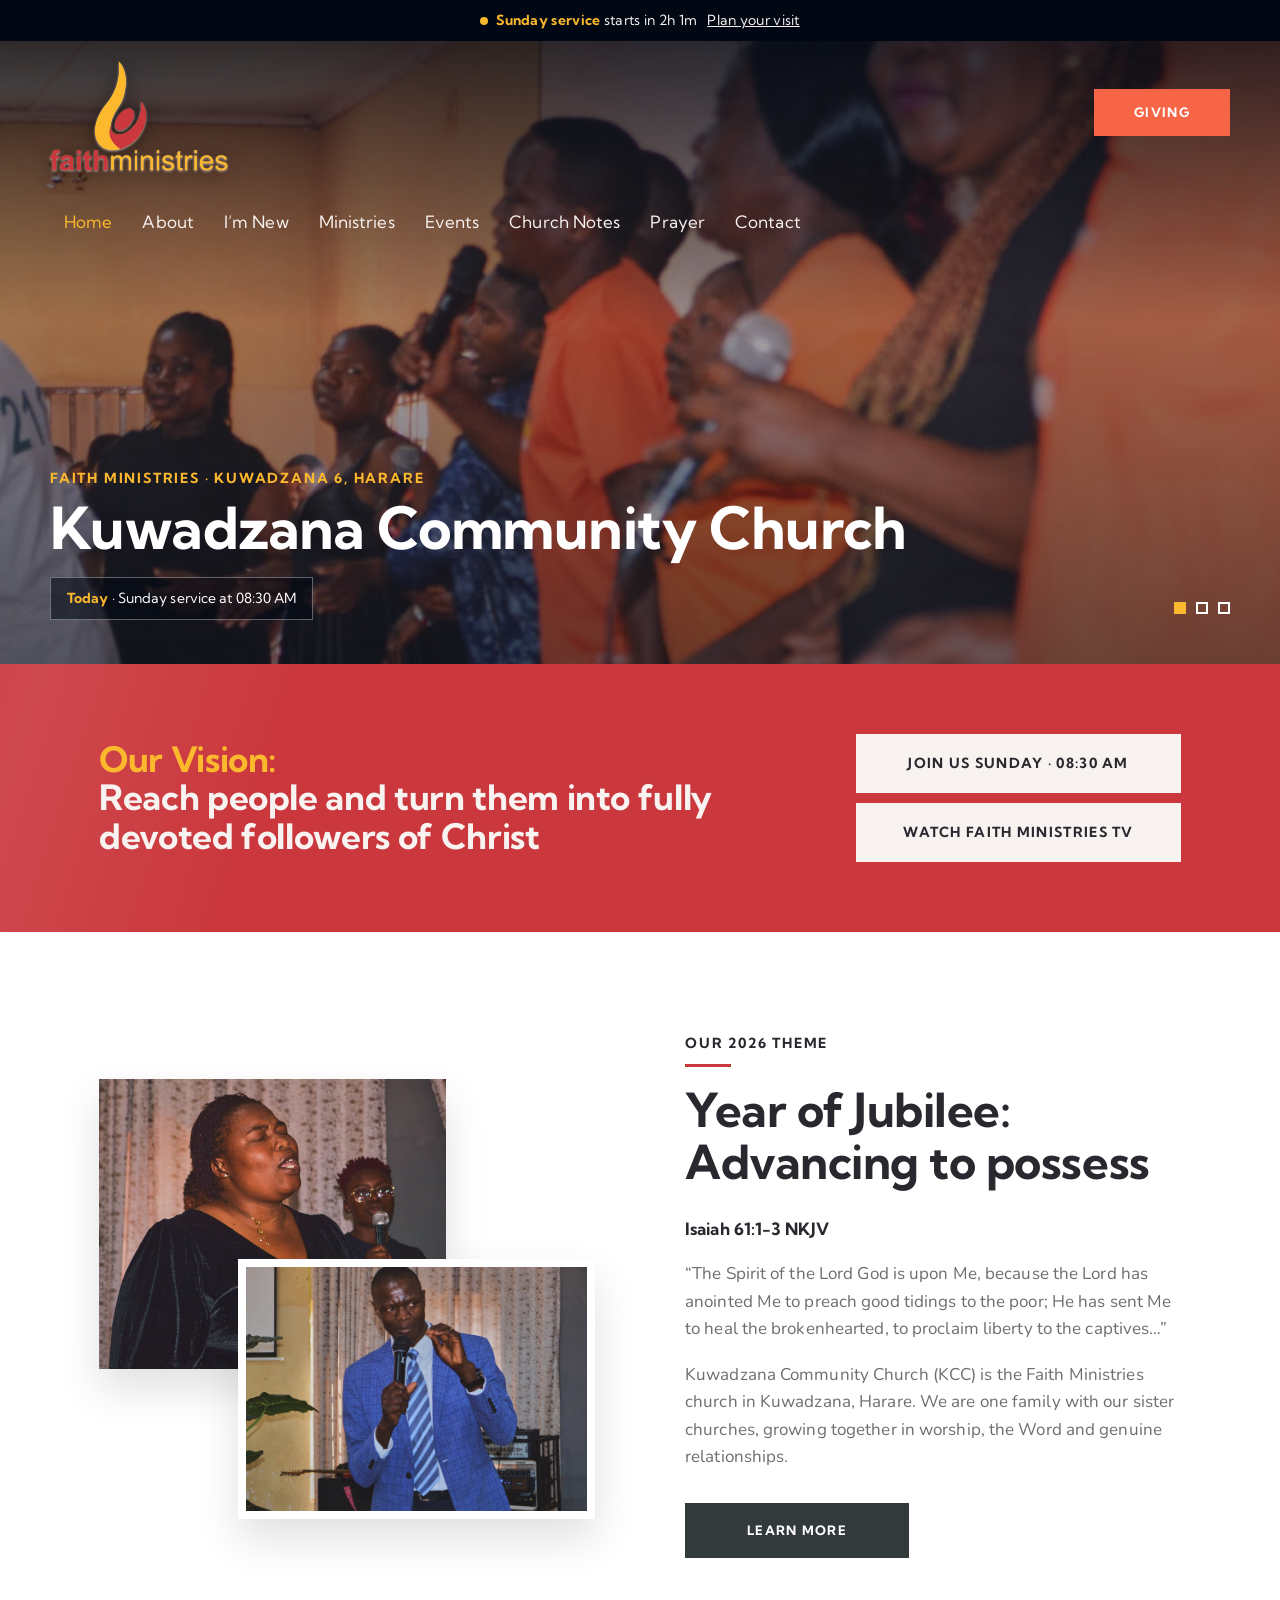
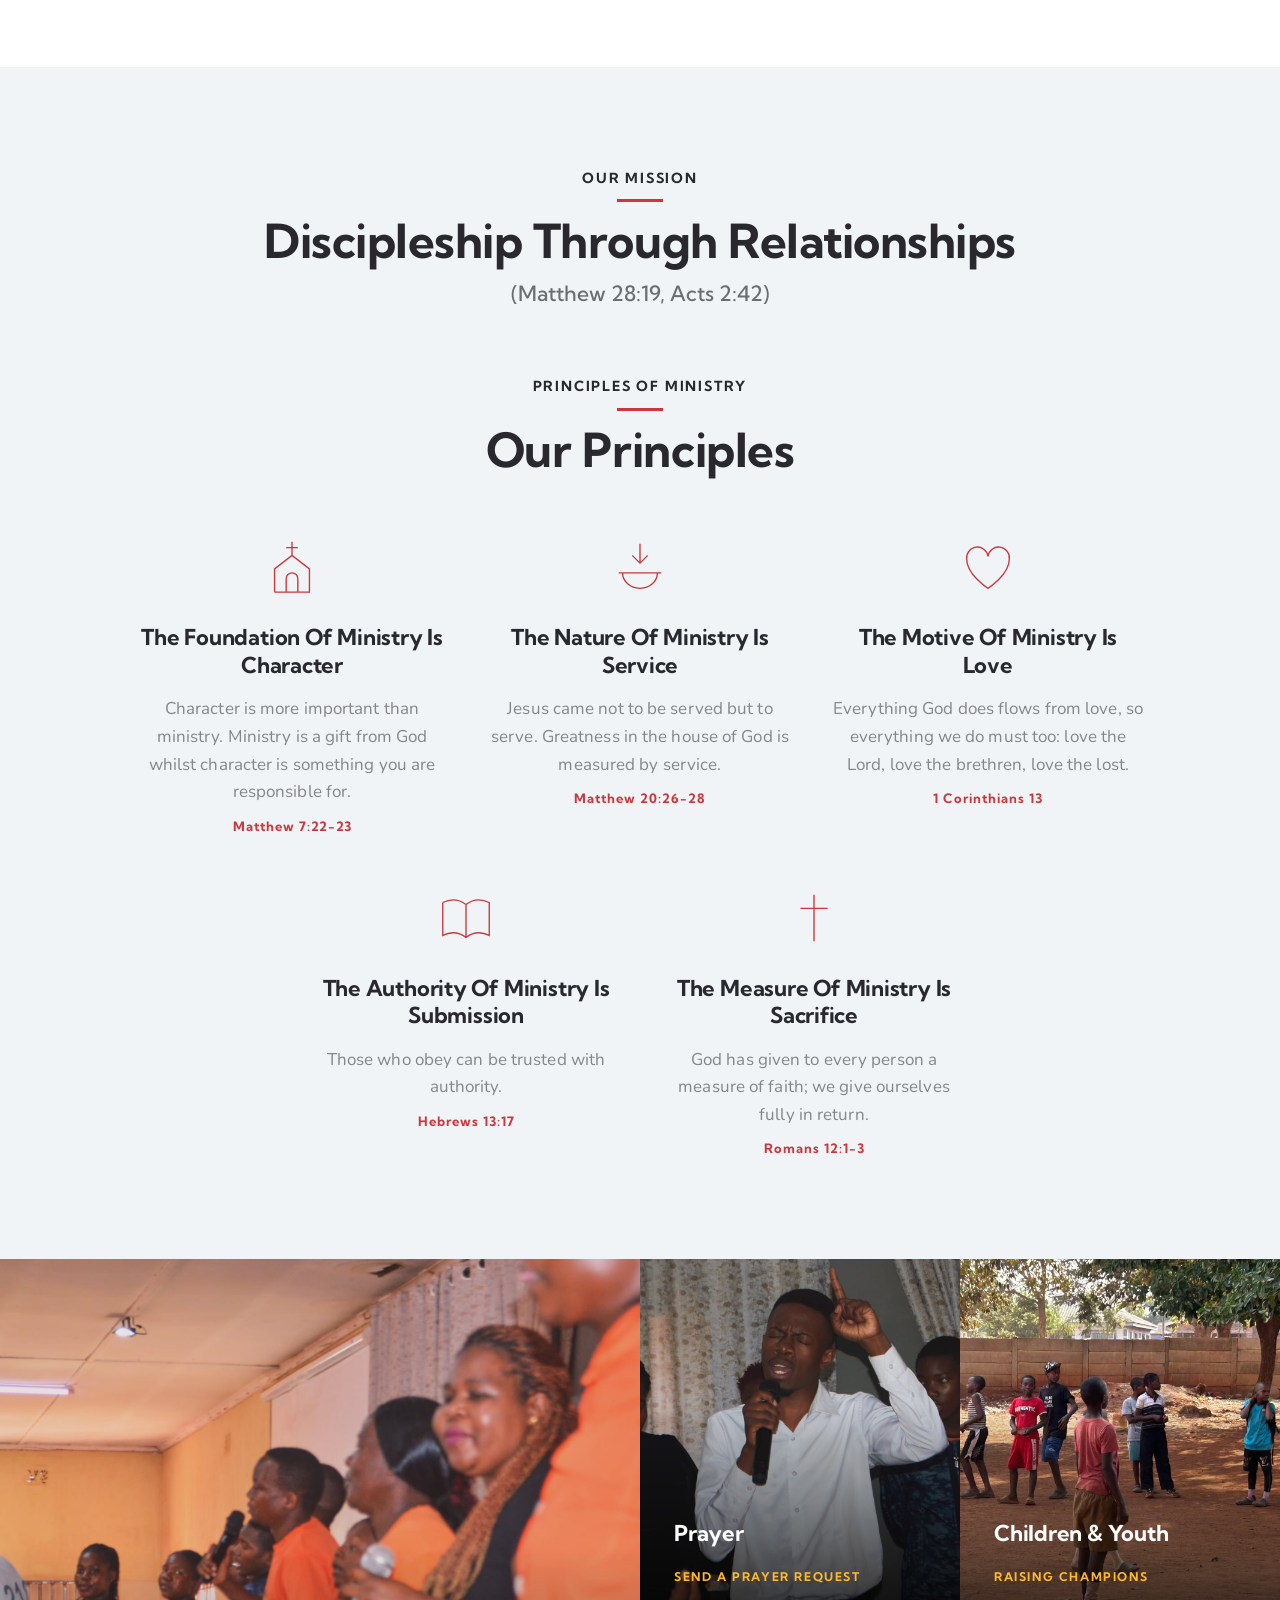
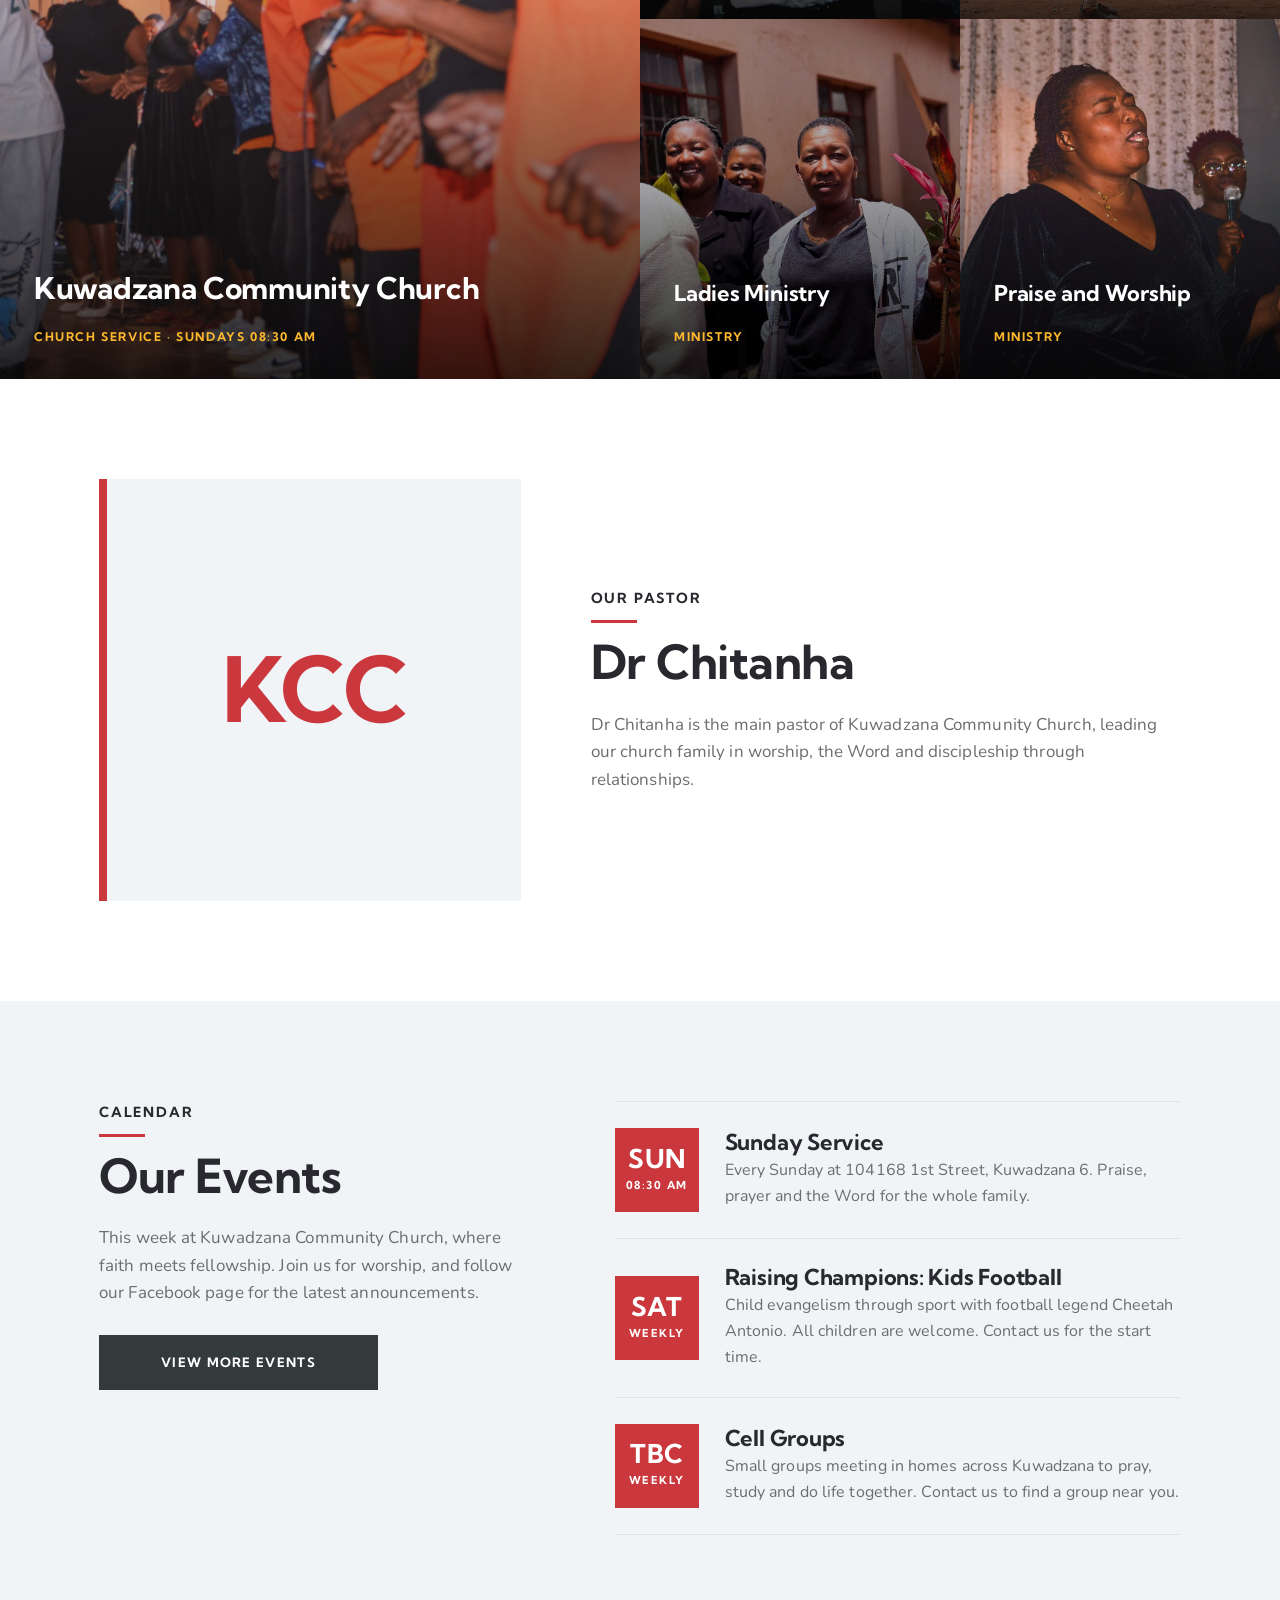
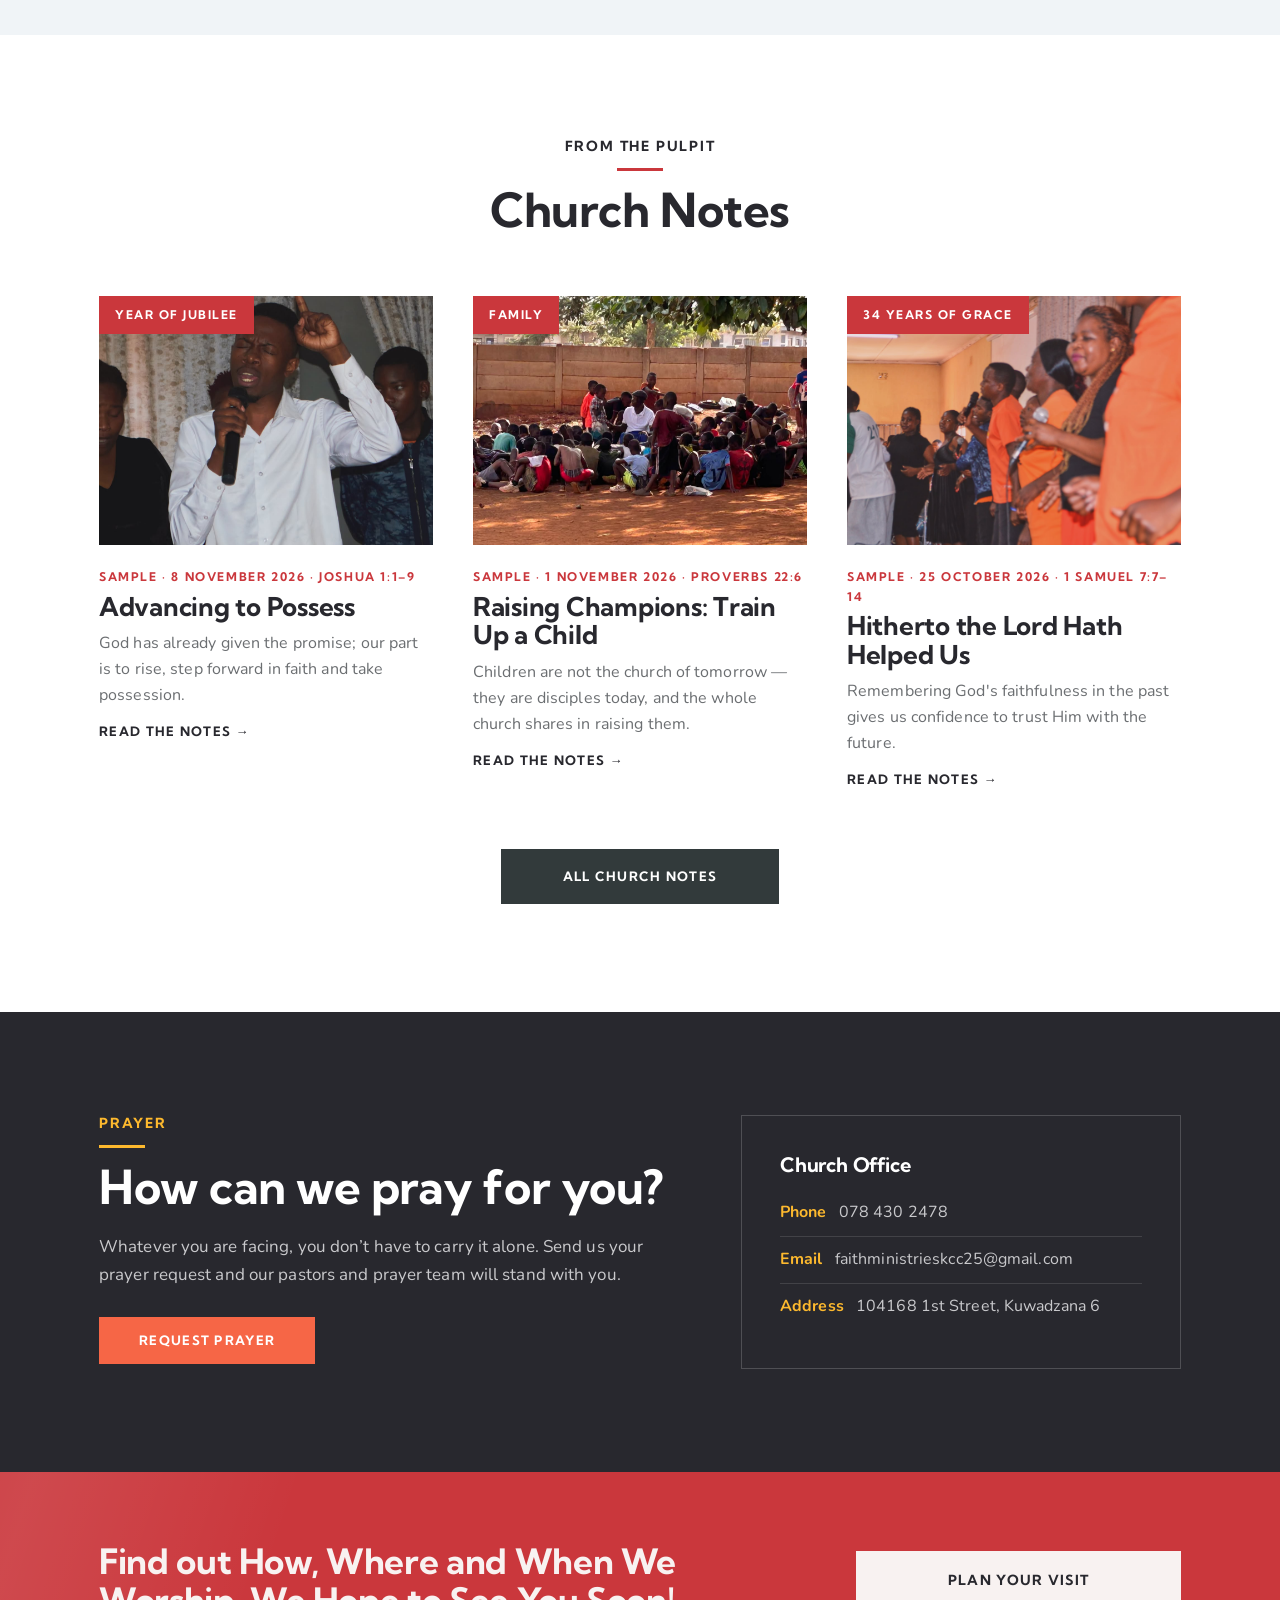
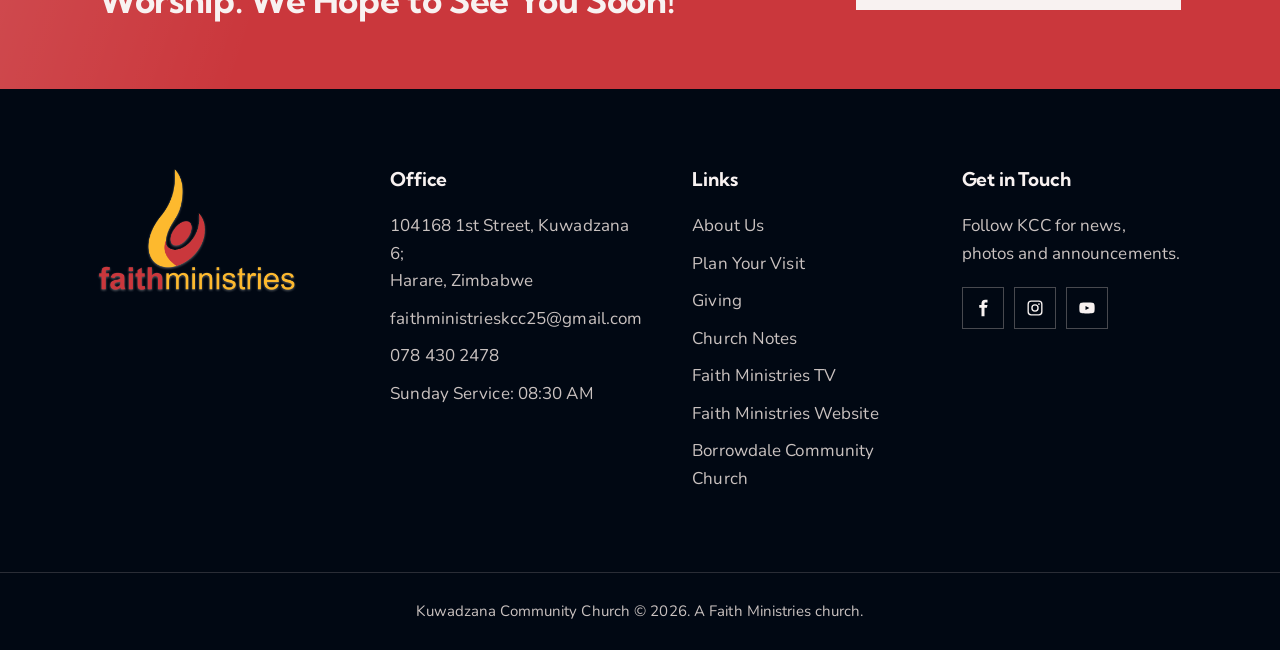
==== commit b2589f26: "Make the site multi-page and merge in the earlier KCC site's content Adds About, I'm New, Ministries" ====
--- a/index.html
+++ b/index.html
@@ -4,294 +4,60 @@
 <meta charset="utf-8">
 <meta name="viewport" content="width=device-width, initial-scale=1">
 <title>Kuwadzana Community Church (KCC) | Faith Ministries</title>
-<meta name="description" content="Kuwadzana Community Church (KCC), Faith Ministries, Kuwadzana 6, Harare. Reach people and turn them into fully devoted followers of Christ.">
-<link rel="icon" href="assets/faith-ministries-logo.png">
+<meta name="description" content="Kuwadzana Community Church (KCC), Faith Ministries, Kuwadzana 6, Harare. Sunday service 08:30 AM. Reach people and turn them into fully devoted followers of Christ.">
+<meta property="og:title" content="Kuwadzana Community Church (KCC) | Faith Ministries">
+<meta property="og:description" content="Kuwadzana Community Church (KCC), Faith Ministries, Kuwadzana 6, Harare. Sunday service 08:30 AM. Reach people and turn them into fully devoted followers of Christ.">
+<meta property="og:type" content="website">
+<meta property="og:url" content="https://ruerue123.github.io/kcc-website/">
+<meta property="og:image" content="https://ruerue123.github.io/kcc-website/assets/photos/fellowship.jpg">
+<link rel="icon" href="assets/favicon.png">
+<link rel="apple-touch-icon" href="assets/icon-180.png">
 <link rel="preconnect" href="https://fonts.googleapis.com">
 <link href="https://fonts.googleapis.com/css2?family=Kumbh+Sans:wght@400;500;700&family=Nunito:wght@400;600;700&display=swap" rel="stylesheet">
-<style>
-:root{--red:#ca373c;--orange:#f66646;--gold:#fdb92e;--dark:#28282e;--slate:#323a3b;--light:#f0f4f7;--text:#6b6e71;--soft:#f8f2f1;--foot:#010813;--footText:#cac2c0}
-*{box-sizing:border-box;margin:0;padding:0}
-html{scroll-behavior:smooth}
-body{font-family:Nunito,sans-serif;font-size:17px;line-height:1.62;letter-spacing:.1px;color:var(--text);background:#fff}
-img{max-width:100%;display:block}
-a{color:inherit;text-decoration:none}
-h1,h2,h3,h4,h5,h6{font-family:"Kumbh Sans",sans-serif;font-weight:700;color:var(--dark);line-height:1.1;letter-spacing:-.01em}
-h2{font-size:clamp(2rem,4.2vw,47px)}
-.wrap{max-width:1130px;margin:0 auto;padding:0 24px}
-.sp{padding:100px 0}
-.eyebrow{font-family:"Kumbh Sans",sans-serif;font-size:14px;font-weight:700;letter-spacing:1.8px;text-transform:uppercase;color:var(--dark);margin-bottom:14px}
-.center{text-align:center}
-.btn{display:inline-block;font-family:"Kumbh Sans",sans-serif;font-size:13px;font-weight:700;letter-spacing:1.3px;text-transform:uppercase;line-height:21px;padding:17px 62px;background:var(--slate);color:#fff;border:0;cursor:pointer;transition:background .25s,color .25s}
-.btn:hover{background:var(--red)}
-.btn.orange{background:var(--orange);padding:13px 40px}
-.btn.orange:hover{background:var(--dark)}
-.btn.pale{background:var(--soft);color:var(--dark);font-size:14px;padding:19px 30px;text-align:center}
-.btn.pale:hover{background:var(--dark);color:#fff}
+<link rel="stylesheet" href="assets/site.css">
+</head>
+<body id="top" data-wa="263784302478" data-email="faithministrieskcc25@gmail.com" data-sun-start="08:30" data-sun-end="11:00" data-sun-label="08:30 AM">
+<a class="skip" href="#main">Skip to content</a>
+<div class="progress" id="pg"></div>
+<div class="livebar" id="live" hidden><i></i><span></span><a href="visit/">Plan your visit</a></div>
 
-/* ---------- header (sits over the hero, like BCC) ---------- */
-header{position:absolute;top:0;left:0;right:0;z-index:20;padding:20px 50px}
-.top{display:flex;align-items:flex-start;justify-content:space-between}
-.logo img{height:118px;width:auto;filter:drop-shadow(0 1px 1px rgba(255,255,255,.55)) drop-shadow(0 2px 10px rgba(0,0,0,.45));transition:height .3s,transform .3s}
-.logo:hover img{transform:scale(1.04)}
-.top .btn{margin-top:28px}
-nav ul{list-style:none;display:flex;flex-wrap:wrap;gap:2px;margin-top:16px}
-nav a{display:block;font-family:"Kumbh Sans",sans-serif;font-size:17px;color:var(--soft);padding:13px 14px;transition:color .2s}
-nav a:hover{color:var(--gold)}
-.burger{display:none;background:none;border:0;cursor:pointer;width:44px;height:44px;margin-top:28px}
-.burger span{display:block;height:2px;background:#fff;margin:7px 6px}
-
-/* ---------- hero slideshow ---------- */
-.hero{position:relative;height:623px;background:var(--dark);overflow:hidden}
-.slide{position:absolute;inset:0;background-size:cover;background-position:center 30%;opacity:0;transition:opacity 1.4s ease}
-.slide.on{opacity:1}
-.hero::after{content:"";position:absolute;inset:0;background:linear-gradient(180deg,rgba(1,8,19,.8) 0%,rgba(1,8,19,.3) 45%,rgba(1,8,19,.55) 100%)}
-.hero .tag{position:absolute;left:50px;bottom:44px;z-index:2;color:#fff}
-.hero .tag small{display:block;font-family:"Kumbh Sans",sans-serif;font-size:14px;font-weight:700;letter-spacing:1.8px;text-transform:uppercase;color:var(--gold);margin-bottom:8px}
-.hero .tag h1{color:#fff;font-size:clamp(2rem,5vw,58px)}
-.dots{position:absolute;right:50px;bottom:50px;z-index:2;display:flex;gap:10px}
-.dots button{width:12px;height:12px;border:2px solid #fff;background:transparent;cursor:pointer;padding:0}
-.dots button.on{background:var(--gold);border-color:var(--gold)}
-
-/* ---------- red vision band ---------- */
-.band{background:var(--red);padding:70px 0}
-.band .wrap{display:flex;align-items:center;justify-content:space-between;gap:40px}
-.band h3{font-size:clamp(1.5rem,3vw,35px);color:var(--soft);max-width:680px}
-.band h3 span{color:var(--gold);display:block}
-.band .stack{display:grid;gap:10px;min-width:325px}
-
-/* ---------- theme / about ---------- */
-.two{display:grid;grid-template-columns:1fr 1fr;gap:90px;align-items:center}
-.overlap{position:relative;height:440px}
-.overlap img{position:absolute;object-fit:cover;box-shadow:0 20px 40px rgba(0,0,0,.12)}
-.overlap img:first-child{left:0;top:0;width:70%;height:290px}
-.overlap img:last-child{right:0;bottom:0;width:72%;height:260px;border:8px solid #fff}
-.two h2{margin-bottom:26px}
-.two p{margin-bottom:18px}
-.two .ref{font-family:"Kumbh Sans",sans-serif;font-weight:700;color:var(--dark)}
-.two .btn{margin-top:14px}
-
-/* ---------- mission + principles ---------- */
-.lightbg{background:var(--light)}
-.mission{padding-bottom:70px}
-.mission h2{max-width:780px;margin:0 auto}
-.mission h2 small{display:block;font-size:.45em;font-weight:500;color:var(--text);margin-top:14px;letter-spacing:0}
-.cols4{display:grid;grid-template-columns:repeat(4,1fr);gap:38px;margin-top:60px}
-.cols4 svg{width:62px;height:62px;stroke:var(--red);fill:none;stroke-width:1.4;margin:0 auto 26px;display:block}
-.cols4 h4{font-size:22px;line-height:1.25;margin-bottom:16px}
-.cols4 p{color:#858689}
-
-/* ---------- full-width mosaic ---------- */
-.mosaic{display:grid;grid-template-columns:2fr 1fr 1fr;grid-template-rows:360px 360px}
-.tile{position:relative;overflow:hidden;background:#111}
-.tile.big{grid-row:span 2}
-.tile i{position:absolute;inset:0;background-size:cover;background-position:center;transition:transform .7s ease}
-.tile:hover i{transform:scale(1.07)}
-.tile::after{content:"";position:absolute;inset:0;background:linear-gradient(180deg,rgba(0,0,0,0) 40%,rgba(0,0,0,.78) 100%)}
-.tile div{position:absolute;left:34px;right:20px;bottom:30px;z-index:2}
-.tile h5{color:#fff;font-size:22px;margin-bottom:6px}
-.tile.big h5{font-size:30px}
-.tile span{font-family:"Kumbh Sans",sans-serif;font-size:12px;font-weight:700;letter-spacing:1.6px;text-transform:uppercase;color:var(--gold)}
-
-/* ---------- pastor ---------- */
-.pastor{display:grid;grid-template-columns:1fr 1.4fr;gap:70px;align-items:center}
-.pastor .frame{aspect-ratio:1;background:var(--light);display:grid;place-items:center;border-left:8px solid var(--red)}
-.pastor .frame b{font-family:"Kumbh Sans",sans-serif;font-size:90px;color:var(--red);letter-spacing:-3px}
-.pastor h2{margin-bottom:22px}
-
-/* ---------- events ---------- */
-.events{display:grid;grid-template-columns:1fr 1.3fr;gap:80px;align-items:start}
-.events h2{margin-bottom:22px}
-.ev{display:flex;gap:26px;align-items:center;padding:26px 0;border-bottom:1px solid #dfe4e8}
-.ev:first-child{border-top:1px solid #dfe4e8}
-.ev .d{flex:none;width:84px;height:84px;background:var(--red);color:#fff;display:grid;place-content:center;text-align:center;font-family:"Kumbh Sans",sans-serif}
-.ev .d b{font-size:26px;line-height:1}
-.ev .d small{font-size:11px;font-weight:700;letter-spacing:1.5px;text-transform:uppercase;margin-top:5px}
-.ev h5{font-size:22px;margin-bottom:4px}
-.ev p{font-size:16px}
-
-/* ---------- life at KCC cards (BCC blog layout) ---------- */
-.cards{display:grid;grid-template-columns:repeat(3,1fr);gap:40px;margin-top:60px;text-align:left}
-.post .ph{position:relative;aspect-ratio:350/261;overflow:hidden}
-.post .ph img{width:100%;height:100%;object-fit:cover;transition:transform .7s}
-.post:hover .ph img{transform:scale(1.06)}
-.post .ph em{position:absolute;left:0;top:0;background:var(--red);color:#fff;font-style:normal;font-family:"Kumbh Sans",sans-serif;font-weight:700;font-size:12px;letter-spacing:1.5px;text-transform:uppercase;padding:9px 16px}
-.post h5{font-size:26px;margin:24px 0 10px}
-.post p{font-size:16px}
-
-/* ---------- giving ---------- */
-.give{background:var(--dark);color:#c9c9cc}
-.give .wrap{display:grid;grid-template-columns:1.3fr 1fr;gap:70px;align-items:center}
-.give h2{color:#fff;margin-bottom:20px}
-.give .eyebrow{color:var(--gold)}
-.give .box{border:1px solid rgba(255,255,255,.18);padding:38px}
-.give .box h5{color:#fff;font-size:20px;margin-bottom:14px}
-.give .box li{list-style:none;padding:10px 0;border-bottom:1px solid rgba(255,255,255,.12);font-size:16px}
-.give .box li:last-child{border:0}
-.give .box b{color:var(--gold);font-weight:700}
-
-/* ---------- contact ---------- */
-.contact{display:grid;grid-template-columns:1fr 1.2fr;gap:80px}
-.contact h2{margin-bottom:24px}
-.contact dl{margin-top:30px}
-.contact dt{font-family:"Kumbh Sans",sans-serif;font-weight:700;font-size:13px;letter-spacing:1.5px;text-transform:uppercase;color:var(--dark);margin-top:22px}
-.contact dd a:hover{color:var(--red)}
-form{display:grid;gap:16px}
-input,select,textarea{font:inherit;color:var(--dark);width:100%;padding:16px 18px;border:1px solid #dfe4e8;background:var(--light);border-radius:0}
-input:focus,select:focus,textarea:focus{outline:2px solid var(--red);outline-offset:-2px;background:#fff}
-.ok{display:none;background:#eef7ee;color:#256029;padding:14px 18px;font-size:15px}
-form .btn{justify-self:start}
-
-/* ---------- footer ---------- */
-footer{background:var(--foot);color:var(--footText);padding-top:80px}
-.fg{display:grid;grid-template-columns:1.1fr 1fr 1fr 1fr;gap:50px;padding-bottom:70px}
-.fg .flogo{display:inline-block}
-.fg .flogo img{height:130px;filter:drop-shadow(0 1px 1px rgba(255,255,255,.35))}
-footer h6{color:var(--soft);font-size:19px;margin-bottom:22px}
-footer li{list-style:none;margin-bottom:10px}
-footer a:hover{color:var(--gold)}
-.social{display:flex;gap:10px;margin-top:20px}
-.social a{width:42px;height:42px;display:grid;place-items:center;border:1px solid rgba(202,194,192,.35)}
-.social a:hover{background:var(--red);border-color:var(--red)}
-.social svg{width:18px;height:18px;fill:var(--soft)}
-.copy{border-top:1px solid rgba(202,194,192,.2);padding:26px 0;text-align:center;font-size:15px}
-.totop{position:fixed;right:24px;bottom:24px;width:46px;height:46px;background:var(--red);color:#fff;display:none;place-items:center;font-size:20px;z-index:30}
-.totop.show{display:grid}
-
-/* ---------- motion ---------- */
-header.stuck{position:fixed;background:#fff;padding:8px 50px;box-shadow:0 6px 24px rgba(0,0,0,.12);display:flex;align-items:center;justify-content:space-between;animation:drop .45s ease}
-header.stuck .top{display:contents}
-header.stuck .logo{order:1}header.stuck .burger{order:4}
-header.stuck .logo img{height:58px;filter:none}
-header.stuck .top .btn{margin:0;order:3}
-header.stuck nav{order:2}
-header.stuck nav ul{margin:0}
-header.stuck nav a{color:var(--dark);font-size:15px;padding:10px 11px}
-header.stuck nav a:hover{color:var(--red)}
-header.stuck .burger{margin:0}header.stuck .burger span{background:var(--dark)}
-@keyframes drop{from{transform:translateY(-100%)}to{transform:none}}
-nav a{position:relative}
-nav a::after{content:"";position:absolute;left:14px;right:14px;bottom:8px;height:2px;background:var(--gold);transform:scaleX(0);transform-origin:left;transition:transform .3s}
-nav a:hover::after{transform:scaleX(1)}
-.slide{transform:scale(1.02)}
-.slide.on{animation:kb 7.5s ease-out forwards}
-@keyframes kb{from{transform:scale(1.02)}to{transform:scale(1.14)}}
-.hero .tag small,.hero .tag h1{opacity:0;animation:up .9s ease forwards}
-.hero .tag small{animation-delay:.3s}.hero .tag h1{animation-delay:.55s}
-header .logo,header .top .btn,header nav li{opacity:0;animation:down .7s ease forwards}
-header .top .btn{animation-delay:.15s}
-header nav li:nth-child(1){animation-delay:.2s}header nav li:nth-child(2){animation-delay:.26s}header nav li:nth-child(3){animation-delay:.32s}header nav li:nth-child(4){animation-delay:.38s}header nav li:nth-child(5){animation-delay:.44s}header nav li:nth-child(6){animation-delay:.5s}header nav li:nth-child(7){animation-delay:.56s}header nav li:nth-child(8){animation-delay:.62s}
-header.stuck .logo,header.stuck .top .btn,header.stuck nav li{animation:none;opacity:1}
-@keyframes up{from{opacity:0;transform:translateY(34px)}to{opacity:1;transform:none}}
-@keyframes down{from{opacity:0;transform:translateY(-18px)}to{opacity:1;transform:none}}
-.js .rv{opacity:0;transform:translateY(46px);transition:opacity .9s cubic-bezier(.2,.7,.2,1),transform .9s cubic-bezier(.2,.7,.2,1);transition-delay:var(--d,0s)}
-.js .rv.l{transform:translateX(-60px)}.js .rv.r{transform:translateX(60px)}.js .rv.z{transform:scale(.9)}
-.js .rv.in{opacity:1;transform:none}
-.eyebrow::after{content:"";display:block;width:0;height:3px;background:var(--red);margin-top:10px;transition:width .9s .3s ease}
-.center .eyebrow::after{margin-left:auto;margin-right:auto}
-.give .eyebrow::after{background:var(--gold)}
-.eyebrow.in::after,html:not(.js) .eyebrow::after{width:46px}
-.btn{position:relative;overflow:hidden;z-index:0}
-.btn::before{content:"";position:absolute;inset:0;background:var(--red);transform:translateX(-101%);transition:transform .35s ease;z-index:-1}
-.btn:hover::before{transform:none}
-.btn.orange::before,.btn.pale::before{background:var(--dark)}
-.btn:hover{background:var(--slate)}.btn.orange:hover{background:var(--orange)}.btn.pale:hover{background:var(--soft);color:#fff}
-.btn.orange{animation:pulse 2.6s ease-in-out infinite}
-@keyframes pulse{0%,100%{box-shadow:0 0 0 0 rgba(246,102,70,.55)}50%{box-shadow:0 0 0 12px rgba(246,102,70,0)}}
-.cols4>div{transition:transform .35s}
-.cols4>div:hover{transform:translateY(-8px)}
-.cols4 svg{transition:transform .5s,stroke .3s}
-.cols4>div:hover svg{transform:scale(1.15) rotate(-4deg);stroke:var(--orange)}
-.cols4 svg path{stroke-dasharray:400;stroke-dashoffset:400;transition:stroke-dashoffset 2.2s ease .3s}
-.cols4 .in svg path,html:not(.js) .cols4 svg path{stroke-dashoffset:0}
-.tile div{transition:transform .4s}
-.tile:hover div{transform:translateY(-8px)}
-.tile h5::after{content:"";display:block;width:0;height:3px;background:var(--gold);margin-top:8px;transition:width .4s}
-.tile:hover h5::after{width:54px}
-.overlap img{transition:transform .6s ease}
-.overlap:hover img:first-child{transform:translate(-8px,-8px)}
-.overlap:hover img:last-child{transform:translate(8px,8px)}
-.ev{transition:padding .3s,background .3s}
-.ev:hover{padding-left:14px;background:rgba(255,255,255,.6)}
-.ev .d{transition:transform .3s}.ev:hover .d{transform:rotate(-4deg) scale(1.05)}
-.post h5{transition:color .25s}.post:hover h5{color:var(--red)}
-.band{position:relative;overflow:hidden}
-.band::before{content:"";position:absolute;top:-60%;left:-20%;width:40%;height:220%;background:linear-gradient(90deg,transparent,rgba(255,255,255,.09),transparent);transform:rotate(18deg);animation:sheen 7s ease-in-out infinite}
-@keyframes sheen{0%,55%{left:-45%}100%{left:120%}}
-.band .wrap{position:relative}
-.social a{transition:transform .25s,background .25s,border-color .25s}.social a:hover{transform:translateY(-4px)}
-.totop{transition:transform .25s}.totop:hover{transform:translateY(-4px)}
-.progress{position:fixed;top:0;left:0;height:3px;width:0;background:var(--gold);z-index:40}
-@media(prefers-reduced-motion:reduce){*,*::before,*::after{animation:none!important;transition:none!important}.js .rv{opacity:1;transform:none}header .logo,header .top .btn,header nav li,.hero .tag small,.hero .tag h1{opacity:1}.cols4 svg path{stroke-dashoffset:0}.eyebrow::after{width:46px}}
-
-/* ---------- responsive ---------- */
-@media(max-width:1000px){
- header,header.stuck{padding:10px 20px}
- header.stuck{display:block}
- header.stuck .top{display:flex;align-items:center;justify-content:space-between}
- header.stuck nav ul{background:#fff;box-shadow:0 10px 20px rgba(0,0,0,.1)}
- .logo img{height:84px}
- .top .btn{display:none}
- .burger{display:block;margin-top:14px}
- nav ul{display:none;flex-direction:column;background:var(--foot);margin-top:10px;padding:10px 6px}
- nav ul.open{display:flex}
- .hero{height:520px}.hero .tag{left:20px;right:20px}.dots{right:20px;bottom:20px}
- .band .wrap,.two,.pastor,.events,.give .wrap,.contact{grid-template-columns:1fr;display:grid;gap:40px}
- .band .stack{min-width:0}
- .cols4{grid-template-columns:1fr 1fr}
- .mosaic{grid-template-columns:1fr 1fr;grid-template-rows:380px 260px 260px}
- .tile.big{grid-row:auto;grid-column:span 2}
- .cards{grid-template-columns:1fr}
- .fg{grid-template-columns:1fr 1fr}
- .sp{padding:70px 0}
- .pastor .frame{max-width:260px}
-}
-@media(max-width:560px){
- .cols4,.fg{grid-template-columns:1fr}
- .mosaic{grid-template-columns:1fr;grid-template-rows:none;grid-auto-rows:280px}
- .tile.big{grid-column:auto}
- .overlap{height:340px}.overlap img:first-child{height:220px}.overlap img:last-child{height:200px}
- .btn{padding:16px 36px}
-}
-</style>
-</head>
-<body id="home">
-<div class="progress" id="pg"></div>
-
+<div class="mast">
 <header>
  <div class="top">
-  <a class="logo" href="#home"><img src="assets/faith-ministries-logo.png" alt="Faith Ministries: Discipleship Through Relationships"></a>
-  <a class="btn orange" href="#give">Giving</a>
-  <button class="burger" aria-label="Open menu" onclick="document.getElementById('nl').classList.toggle('open')"><span></span><span></span><span></span></button>
+  <a class="logo" href="./"><img src="assets/faith-ministries-logo.png" alt="Faith Ministries: Discipleship Through Relationships"></a>
+  <a class="btn orange" href="give/">Giving</a>
+  <button class="burger" aria-label="Menu" aria-expanded="false" aria-controls="nl"><span></span><span></span><span></span></button>
  </div>
- <nav><ul id="nl" onclick="this.classList.remove('open')">
-  <li><a href="#home">Home</a></li>
-  <li><a href="#about">About</a></li>
-  <li><a href="#principles">Principles Of Ministry</a></li>
-  <li><a href="#ministries">Ministries</a></li>
-  <li><a href="#pastor">Our Pastor</a></li>
-  <li><a href="#events">Events</a></li>
-  <li><a href="#life">Life At KCC</a></li>
-  <li><a href="#contact">Contact</a></li>
+ <nav aria-label="Main"><ul id="nl">
+  <li><a href="./" class="cur" aria-current="page">Home</a></li>
+  <li><a href="about/">About</a></li>
+  <li><a href="visit/">I’m New</a></li>
+  <li><a href="ministries/">Ministries</a></li>
+  <li><a href="events/">Events</a></li>
+  <li><a href="notes/">Church Notes</a></li>
+  <li><a href="prayer/">Prayer</a></li>
+  <li><a href="contact/">Contact</a></li>
  </ul></nav>
 </header>
-
 <div class="hero">
  <div class="slide on" style="background-image:url(assets/photos/fellowship.jpg);background-position:center 35%"></div>
  <div class="slide" style="background-image:url(assets/photos/worship.jpg);background-position:center 25%"></div>
  <div class="slide" style="background-image:url(assets/photos/gathering.jpg);background-position:center 40%"></div>
- <div class="tag"><small>Faith Ministries · Kuwadzana 6, Harare</small><h1>Kuwadzana Community Church</h1></div>
+ <div class="tag"><small>Faith Ministries · Kuwadzana 6, Harare</small><h1>Kuwadzana Community Church</h1><a class="pill" id="next" href="visit/"><b>Sundays</b> · 08:30 AM</a></div>
  <div class="dots" id="dots"></div>
 </div>
+</div>
 
+<main id="main">
 <section class="band"><div class="wrap">
  <h3><span>Our Vision:</span>Reach people and turn them into fully devoted followers of Christ</h3>
  <div class="stack">
-  <a class="btn pale" href="#contact">Join Us Sunday · 08:30 AM</a>
+  <a class="btn pale" href="visit/">Join Us Sunday · 08:30 AM</a>
   <a class="btn pale" href="https://www.youtube.com/@fmtv2053" target="_blank" rel="noopener">Watch Faith Ministries TV</a>
  </div>
 </div></section>
 
-<section class="sp" id="about"><div class="wrap two">
+<section class="sp" id="theme"><div class="wrap two">
  <div class="overlap">
   <img src="assets/photos/singer.jpg" alt="Praise and worship at KCC" loading="lazy">
   <img src="assets/photos/speaker.jpg" alt="Sharing the Word at KCC" loading="lazy">
@@ -302,7 +68,7 @@
   <p class="ref">Isaiah 61:1-3 NKJV</p>
   <p>“The Spirit of the Lord God is upon Me, because the Lord has anointed Me to preach good tidings to the poor; He has sent Me to heal the brokenhearted, to proclaim liberty to the captives…”</p>
   <p>Kuwadzana Community Church (KCC) is the Faith Ministries church in Kuwadzana, Harare. We are one family with our sister churches, growing together in worship, the Word and genuine relationships.</p>
-  <a class="btn" href="https://faithmin.org/" target="_blank" rel="noopener">Learn More</a>
+  <a class="btn" href="about/">Learn More</a>
  </div>
 </div></section>
 
@@ -313,23 +79,24 @@
  </div>
  <p class="eyebrow">Principles Of Ministry</p>
  <h2>Our Principles</h2>
- <div class="cols4">
-  <div><svg viewBox="0 0 64 64"><path d="M32 6v14M26 12h12M14 58V34l18-14 18 14v24zM26 58V44a6 6 0 0 1 12 0v14"/></svg><h4>The Foundation Of Ministry Is Character</h4><p>Character is more important than ministry. Ministry is a gift from God whilst character is something you are responsible for.</p></div>
-  <div><svg viewBox="0 0 64 64"><path d="M32 54S10 40 10 24a11 11 0 0 1 22-3 11 11 0 0 1 22 3c0 16-22 30-22 30z"/></svg><h4>The Motive Of Ministry Is Love</h4><p>We serve because we love God and we love people. Without love, even the greatest work counts for nothing.</p></div>
-  <div><svg viewBox="0 0 64 64"><path d="M32 8v48M18 22h28"/></svg><h4>The Measure Of Ministry Is Sacrifice</h4><p>Ministry is measured by what we are willing to lay down for others, following the example of Christ.</p></div>
-  <div><svg viewBox="0 0 64 64"><path d="M8 16c8-4 16-4 24 2 8-6 16-6 24-2v34c-8-4-16-4-24 2-8-6-16-6-24-2zM32 18v34"/></svg><h4>The Authority Of Ministry Is Submission</h4><p>Real authority flows from a life submitted to God, to His Word and to the leaders He has placed over us.</p></div>
+ <div class="cols4 cols5">
+  <div><svg viewBox="0 0 64 64"><path d="M32 6v14M26 12h12M14 58V34l18-14 18 14v24zM26 58V44a6 6 0 0 1 12 0v14"/></svg><h4>The Foundation Of Ministry Is Character</h4><p>Character is more important than ministry. Ministry is a gift from God whilst character is something you are responsible for.</p><span class="ref">Matthew 7:22-23</span></div>
+  <div><svg viewBox="0 0 64 64"><path d="M10 38h44M14 38c0 9 8 16 18 16s18-7 18-16M32 8v20M24 20l8 8 8-8"/></svg><h4>The Nature Of Ministry Is Service</h4><p>Jesus came not to be served but to serve. Greatness in the house of God is measured by service.</p><span class="ref">Matthew 20:26-28</span></div>
+  <div><svg viewBox="0 0 64 64"><path d="M32 54S10 40 10 24a11 11 0 0 1 22-3 11 11 0 0 1 22 3c0 16-22 30-22 30z"/></svg><h4>The Motive Of Ministry Is Love</h4><p>Everything God does flows from love, so everything we do must too: love the Lord, love the brethren, love the lost.</p><span class="ref">1 Corinthians 13</span></div>
+  <div><svg viewBox="0 0 64 64"><path d="M8 16c8-4 16-4 24 2 8-6 16-6 24-2v34c-8-4-16-4-24 2-8-6-16-6-24-2zM32 18v34"/></svg><h4>The Authority Of Ministry Is Submission</h4><p>Those who obey can be trusted with authority.</p><span class="ref">Hebrews 13:17</span></div>
+  <div><svg viewBox="0 0 64 64"><path d="M32 8v48M18 22h28"/></svg><h4>The Measure Of Ministry Is Sacrifice</h4><p>God has given to every person a measure of faith; we give ourselves fully in return.</p><span class="ref">Romans 12:1-3</span></div>
  </div>
 </div></section>
 
 <section class="mosaic" id="ministries">
- <a class="tile big" href="#contact"><i style="background-image:url(assets/photos/fellowship.jpg)"></i><div><h5>Kuwadzana Community Church</h5><span>Church Service · Sundays 08:30 AM</span></div></a>
- <a class="tile" href="#contact"><i style="background-image:url(assets/photos/worship.jpg);background-position:center 20%"></i><div><h5>Prayer</h5><span>Church Service</span></div></a>
- <a class="tile" href="#contact"><i style="background-image:url(assets/photos/sports.jpg)"></i><div><h5>Children &amp; Youth</h5><span>Ministry</span></div></a>
- <a class="tile" href="#contact"><i style="background-image:url(assets/photos/ladies2.jpg);background-position:center 25%"></i><div><h5>Ladies Ministry</h5><span>Ministry</span></div></a>
- <a class="tile" href="#contact"><i style="background-image:url(assets/photos/singer.jpg);background-position:center 20%"></i><div><h5>Praise and Worship</h5><span>Church Service</span></div></a>
+ <a class="tile big" href="visit/"><i style="background-image:url(assets/photos/fellowship.jpg)"></i><div><h5>Kuwadzana Community Church</h5><span>Church Service · Sundays 08:30 AM</span></div></a>
+ <a class="tile" href="prayer/"><i style="background-image:url(assets/photos/worship.jpg);background-position:center 20%"></i><div><h5>Prayer</h5><span>Send a prayer request</span></div></a>
+ <a class="tile" href="ministries/#champions"><i style="background-image:url(assets/photos/sports.jpg)"></i><div><h5>Children &amp; Youth</h5><span>Raising Champions</span></div></a>
+ <a class="tile" href="ministries/#ladies"><i style="background-image:url(assets/photos/ladies2.jpg);background-position:center 25%"></i><div><h5>Ladies Ministry</h5><span>Ministry</span></div></a>
+ <a class="tile" href="ministries/#worship"><i style="background-image:url(assets/photos/singer.jpg);background-position:center 20%"></i><div><h5>Praise and Worship</h5><span>Ministry</span></div></a>
 </section>
 
-<section class="sp" id="pastor"><div class="wrap pastor">
+<section class="sp " id="pastor"><div class="wrap pastor">
  <div class="frame"><b>KCC</b></div>
  <div>
   <p class="eyebrow">Our Pastor</p>
@@ -343,31 +110,50 @@
   <p class="eyebrow">Calendar</p>
   <h2>Our Events</h2>
   <p>This week at Kuwadzana Community Church, where faith meets fellowship. Join us for worship, and follow our Facebook page for the latest announcements.</p>
-  <a class="btn" style="margin-top:28px" href="https://www.facebook.com/profile.php?id=61572451777077" target="_blank" rel="noopener">View More Events</a>
+  <a class="btn" style="margin-top:28px" href="events/">View More Events</a>
  </div>
  <div>
   <div class="ev"><div class="d"><b>SUN</b><small>08:30 AM</small></div><div><h5>Sunday Service</h5><p>Every Sunday at 104168 1st Street, Kuwadzana 6. Praise, prayer and the Word for the whole family.</p></div></div>
-  <div class="ev"><div class="d"><b>TBC</b><small>Weekly</small></div><div><h5>Prayer Meeting</h5><p>Day and time to be confirmed.</p></div></div>
-  <div class="ev"><div class="d"><b>TBC</b><small>Weekly</small></div><div><h5>Cell Groups</h5><p>Meeting in homes across Kuwadzana. Contact us to find a group near you.</p></div></div>
+  <div class="ev"><div class="d"><b>SAT</b><small>Weekly</small></div><div><h5>Raising Champions: Kids Football</h5><p>Child evangelism through sport with football legend Cheetah Antonio. All children are welcome. Contact us for the start time.</p></div></div>
+  <div class="ev"><div class="d"><b>TBC</b><small>Weekly</small></div><div><h5>Cell Groups</h5><p>Small groups meeting in homes across Kuwadzana to pray, study and do life together. Contact us to find a group near you.</p></div></div>
  </div>
 </div></section>
 
-<section class="sp" id="life"><div class="wrap center">
- <p class="eyebrow">From Our Church Family</p>
- <h2>Life At KCC</h2>
+<section class="sp" id="notes"><div class="wrap center">
+ <p class="eyebrow">From The Pulpit</p>
+ <h2>Church Notes</h2>
  <div class="cards">
-  <article class="post"><div class="ph"><img src="assets/photos/ladies3.jpg" alt="A KCC member holding a plant at a church gathering" loading="lazy"><em>Fellowship</em></div><h5>Growing together</h5><p>Sharing life with one another beyond the Sunday service.</p></article>
-  <article class="post"><div class="ph"><img src="assets/photos/children.jpg" alt="Children and youth gathered under a tree" loading="lazy" style="object-position:center 20%"><em>Community</em></div><h5>Reaching the next generation</h5><p>Meeting the children and young people of Kuwadzana where they are.</p></article>
-  <article class="post"><div class="ph"><img src="assets/photos/ladies.jpg" alt="A KCC member smiling at a church gathering" loading="lazy" style="object-position:center 20%"><em>Family</em></div><h5>A place to belong</h5><p>Wherever you are on your journey, there is a seat for you at KCC.</p></article>
+  <article class="post" data-note data-series="Year of Jubilee" data-search="advancing to possess year of jubilee joshua 1:1–9 kcc teaching team god has already given the promise; our part is to rise, step forward in faith and take possession.">
+   <a href="notes/advancing-to-possess/"><div class="ph"><img src="assets/photos/worship.jpg" alt="" loading="lazy" style="object-position:center 25%"><em>Year of Jubilee</em></div></a>
+   <small>Sample · 8 November 2026 · Joshua 1:1–9</small>
+   <h5><a href="notes/advancing-to-possess/">Advancing to Possess</a></h5>
+   <p>God has already given the promise; our part is to rise, step forward in faith and take possession.</p>
+   <a class="more" href="notes/advancing-to-possess/">Read the notes →</a>
+  </article>
+  <article class="post" data-note data-series="Family" data-search="raising champions: train up a child family proverbs 22:6 kcc teaching team children are not the church of tomorrow — they are disciples today, and the whole church shares in raising them.">
+   <a href="notes/train-up-a-child/"><div class="ph"><img src="assets/photos/children.jpg" alt="" loading="lazy" style="object-position:center 25%"><em>Family</em></div></a>
+   <small>Sample · 1 November 2026 · Proverbs 22:6</small>
+   <h5><a href="notes/train-up-a-child/">Raising Champions: Train Up a Child</a></h5>
+   <p>Children are not the church of tomorrow — they are disciples today, and the whole church shares in raising them.</p>
+   <a class="more" href="notes/train-up-a-child/">Read the notes →</a>
+  </article>
+  <article class="post" data-note data-series="34 Years of Grace" data-search="hitherto the lord hath helped us 34 years of grace 1 samuel 7:7–14 kcc teaching team remembering god's faithfulness in the past gives us confidence to trust him with the future.">
+   <a href="notes/hitherto-the-lord-hath-helped-us/"><div class="ph"><img src="assets/photos/fellowship.jpg" alt="" loading="lazy" style="object-position:center 25%"><em>34 Years of Grace</em></div></a>
+   <small>Sample · 25 October 2026 · 1 Samuel 7:7–14</small>
+   <h5><a href="notes/hitherto-the-lord-hath-helped-us/">Hitherto the Lord Hath Helped Us</a></h5>
+   <p>Remembering God's faithfulness in the past gives us confidence to trust Him with the future.</p>
+   <a class="more" href="notes/hitherto-the-lord-hath-helped-us/">Read the notes →</a>
+  </article>
  </div>
+ <a class="btn" style="margin-top:56px" href="notes/">All Church Notes</a>
 </div></section>
 
-<section class="give sp" id="give"><div class="wrap">
+<section class="give sp"><div class="wrap">
  <div>
-  <p class="eyebrow">Giving</p>
-  <h2>Partner with us in the work</h2>
-  <p>Your generosity supports the ministry, outreach and care of our church family in Kuwadzana and beyond. Online giving is not yet available on this site. Please contact the church office for giving details.</p>
-  <a class="btn orange" style="margin-top:28px" href="#contact">Contact The Office</a>
+  <p class="eyebrow">Prayer</p>
+  <h2>How can we pray for you?</h2>
+  <p>Whatever you are facing, you don’t have to carry it alone. Send us your prayer request and our pastors and prayer team will stand with you.</p>
+  <a class="btn orange" style="margin-top:28px" href="prayer/">Request Prayer</a>
  </div>
  <div class="box">
   <h5>Church Office</h5>
@@ -381,36 +167,15 @@
 
 <section class="band"><div class="wrap">
  <h3>Find out How, Where and When We Worship. We Hope to See You Soon!</h3>
- <div class="stack"><a class="btn pale" href="#contact">Contact Us</a></div>
+ <div class="stack"><a class="btn pale" href="visit/">Plan Your Visit</a></div>
 </div></section>
-
-<section class="sp" id="contact"><div class="wrap contact">
- <div>
-  <p class="eyebrow">New To KCC?</p>
-  <h2>Get in Touch</h2>
-  <p>We would love to welcome you. Send us a message, call the office, or simply join us this Sunday.</p>
-  <dl>
-   <dt>Sunday Service</dt><dd>Every Sunday, 08:30 AM</dd>
-   <dt>Address</dt><dd>104168 1st Street, Kuwadzana 6, Harare, Zimbabwe</dd>
-   <dt>Phone</dt><dd><a href="tel:+263784302478">078 430 2478</a></dd>
-   <dt>Email</dt><dd><a href="mailto:faithministrieskcc25@gmail.com">faithministrieskcc25@gmail.com</a></dd>
-  </dl>
- </div>
- <form id="cf">
-  <input required placeholder="Your name" aria-label="Your name">
-  <input type="email" required placeholder="Email address" aria-label="Email address">
-  <select aria-label="Reason for contacting us"><option>I’m new to KCC</option><option>Prayer request</option><option>Join a cell group</option><option>Giving</option><option>General enquiry</option></select>
-  <textarea rows="6" required placeholder="Your message" aria-label="Your message"></textarea>
-  <button class="btn" type="submit">Send Message</button>
-  <div class="ok" id="ok">Thank you. This demo form does not send yet; it needs connecting to the church email before launch.</div>
- </form>
-</div></section>
+</main>
 
 <footer>
  <div class="wrap fg">
-  <div><span class="flogo"><img src="assets/faith-ministries-logo.png" alt="Faith Ministries"></span></div>
-  <div><h6>Office</h6><ul><li>104168 1st Street, Kuwadzana 6;<br>Harare, Zimbabwe</li><li><a href="mailto:faithministrieskcc25@gmail.com">faithministrieskcc25@gmail.com</a></li><li><a href="tel:+263784302478">078 430 2478</a></li></ul></div>
-  <div><h6>Links</h6><ul><li><a href="#about">About Us</a></li><li><a href="#give">Giving</a></li><li><a href="#events">Events</a></li><li><a href="https://www.youtube.com/@fmtv2053" target="_blank" rel="noopener">Faith Ministries TV</a></li><li><a href="https://faithmin.org/" target="_blank" rel="noopener">Faith Ministries Website</a></li><li><a href="https://bccfm.org/" target="_blank" rel="noopener">Borrowdale Community Church</a></li></ul></div>
+  <div><span class="flogo"><img src="assets/faith-ministries-logo.png" alt="Faith Ministries" loading="lazy"></span></div>
+  <div><h6>Office</h6><ul><li>104168 1st Street, Kuwadzana 6;<br>Harare, Zimbabwe</li><li><a href="mailto:faithministrieskcc25@gmail.com">faithministrieskcc25@gmail.com</a></li><li><a href="tel:+263784302478">078 430 2478</a></li><li>Sunday Service: 08:30 AM</li></ul></div>
+  <div><h6>Links</h6><ul><li><a href="about/">About Us</a></li><li><a href="visit/">Plan Your Visit</a></li><li><a href="give/">Giving</a></li><li><a href="notes/">Church Notes</a></li><li><a href="https://www.youtube.com/@fmtv2053" target="_blank" rel="noopener">Faith Ministries TV</a></li><li><a href="https://faithmin.org/" target="_blank" rel="noopener">Faith Ministries Website</a></li><li><a href="https://bccfm.org/" target="_blank" rel="noopener">Borrowdale Community Church</a></li></ul></div>
   <div><h6>Get in Touch</h6><p>Follow KCC for news, photos and announcements.</p>
    <div class="social">
     <a href="https://www.facebook.com/profile.php?id=61572451777077" target="_blank" rel="noopener" aria-label="Facebook"><svg viewBox="0 0 24 24"><path d="M14 8V6c0-1 .3-1.500 1.600-1.500H18V1h-3c-3.300 0-5 2-5 5v2H7v3.500h3V23h4V11.500h3.200L18 8z"/></svg></a>
@@ -421,27 +186,7 @@
  </div>
  <div class="copy">Kuwadzana Community Church © 2026. A Faith Ministries church.</div>
 </footer>
-<a class="totop" id="tt" href="#home" aria-label="Back to top">↑</a>
-
-<script>
-const slides=[...document.querySelectorAll('.slide')],dots=document.getElementById('dots');let cur=0,timer;
-function go(n){slides[cur].classList.remove('on');dots.children[cur].classList.remove('on');cur=(n+slides.length)%slides.length;slides[cur].classList.add('on');dots.children[cur].classList.add('on')}
-slides.forEach((s,i)=>{const b=document.createElement('button');b.setAttribute('aria-label','Show photo '+(i+1));if(!i)b.className='on';b.onclick=()=>{go(i);clearInterval(timer);timer=setInterval(()=>go(cur+1),6000)};dots.appendChild(b)});
-timer=setInterval(()=>go(cur+1),6000);
-document.getElementById('cf').onsubmit=e=>{e.preventDefault();document.getElementById('ok').style.display='block';e.target.reset()};
-document.documentElement.classList.add('js');
-const hd=document.querySelector('header'),pg=document.getElementById('pg'),tt=document.getElementById('tt');
-function onScroll(){const y=scrollY;tt.classList.toggle('show',y>700);hd.classList.toggle('stuck',y>520);pg.style.width=(y/(document.documentElement.scrollHeight-innerHeight)*100)+'%';
- const h=document.querySelector('.hero .tag');if(y<700)h.style.transform='translateY('+y*0.25+'px)';}
-addEventListener('scroll',onScroll,{passive:true});onScroll();
-// reveal on scroll
-const mark=(sel,cls,step)=>document.querySelectorAll(sel).forEach((e,i)=>{e.classList.add('rv');cls&&e.classList.add(cls);e.style.setProperty('--d',(step?i%4*step:0)+'s')});
-mark('.band h3','l');mark('.band .stack','r');mark('.overlap','l');mark('.two>div:last-child','r');
-mark('.mission, #principles h2, section h2');mark('.cols4>div','',.14);mark('.tile','z',.1);
-mark('.pastor .frame','l');mark('.pastor>div:last-child','r');mark('.events>div:first-child','l');mark('.ev','r',.14);
-mark('.post','',.16);mark('.give .wrap>div:first-child','l');mark('.give .box','r');mark('.contact>div','l');mark('.contact form','r');mark('.fg>div','',.12);
-const io=new IntersectionObserver(es=>es.forEach(e=>{if(e.isIntersecting){e.target.classList.add('in');io.unobserve(e.target)}}),{threshold:.14,rootMargin:'0px 0px -40px 0px'});
-document.querySelectorAll('.rv,.eyebrow').forEach(e=>io.observe(e));
-</script>
+<a class="totop" id="tt" href="#top" aria-label="Back to top">↑</a>
+<script src="assets/site.js"></script>
 </body>
 </html>
--- a/assets/site.css
+++ b/assets/site.css
@@ -0,0 +1,384 @@
+:root{--red:#ca373c;--orange:#f66646;--gold:#fdb92e;--dark:#28282e;--slate:#323a3b;--light:#f0f4f7;--text:#6b6e71;--soft:#f8f2f1;--foot:#010813;--footText:#cac2c0}
+*{box-sizing:border-box;margin:0;padding:0}
+html{scroll-behavior:smooth}
+body{font-family:Nunito,sans-serif;font-size:17px;line-height:1.62;letter-spacing:.1px;color:var(--text);background:#fff}
+img{max-width:100%;display:block}
+a{color:inherit;text-decoration:none}
+h1,h2,h3,h4,h5,h6{font-family:"Kumbh Sans",sans-serif;font-weight:700;color:var(--dark);line-height:1.1;letter-spacing:-.01em}
+h2{font-size:clamp(2rem,4.2vw,47px)}
+.wrap{max-width:1130px;margin:0 auto;padding:0 24px}
+.sp{padding:100px 0}
+.eyebrow{font-family:"Kumbh Sans",sans-serif;font-size:14px;font-weight:700;letter-spacing:1.8px;text-transform:uppercase;color:var(--dark);margin-bottom:14px}
+.center{text-align:center}
+.btn{display:inline-block;font-family:"Kumbh Sans",sans-serif;font-size:13px;font-weight:700;letter-spacing:1.3px;text-transform:uppercase;line-height:21px;padding:17px 62px;background:var(--slate);color:#fff;border:0;cursor:pointer;transition:background .25s,color .25s}
+.btn:hover{background:var(--red)}
+.btn.orange{background:var(--orange);padding:13px 40px}
+.btn.orange:hover{background:var(--dark)}
+.btn.pale{background:var(--soft);color:var(--dark);font-size:14px;padding:19px 30px;text-align:center}
+.btn.pale:hover{background:var(--dark);color:#fff}
+
+/* ---------- header (sits over the hero, like BCC) ---------- */
+header{position:absolute;top:0;left:0;right:0;z-index:20;padding:20px 50px}
+.top{display:flex;align-items:flex-start;justify-content:space-between}
+.logo img{height:118px;width:auto;filter:drop-shadow(0 1px 1px rgba(255,255,255,.55)) drop-shadow(0 2px 10px rgba(0,0,0,.45));transition:height .3s,transform .3s}
+.logo:hover img{transform:scale(1.04)}
+.top .btn{margin-top:28px}
+nav ul{list-style:none;display:flex;flex-wrap:wrap;gap:2px;margin-top:16px}
+nav a{display:block;font-family:"Kumbh Sans",sans-serif;font-size:17px;color:var(--soft);padding:13px 14px;transition:color .2s}
+nav a:hover{color:var(--gold)}
+.burger{display:none;background:none;border:0;cursor:pointer;width:44px;height:44px;margin-top:28px}
+.burger span{display:block;height:2px;background:#fff;margin:7px 6px}
+
+/* ---------- hero slideshow ---------- */
+.hero{position:relative;height:623px;background:var(--dark);overflow:hidden}
+.slide{position:absolute;inset:0;background-size:cover;background-position:center 30%;opacity:0;transition:opacity 1.4s ease}
+.slide.on{opacity:1}
+.hero::after{content:"";position:absolute;inset:0;background:linear-gradient(180deg,rgba(1,8,19,.8) 0%,rgba(1,8,19,.3) 45%,rgba(1,8,19,.55) 100%)}
+.hero .tag{position:absolute;left:50px;bottom:44px;z-index:2;color:#fff}
+.hero .tag small{display:block;font-family:"Kumbh Sans",sans-serif;font-size:14px;font-weight:700;letter-spacing:1.8px;text-transform:uppercase;color:var(--gold);margin-bottom:8px}
+.hero .tag h1{color:#fff;font-size:clamp(2rem,5vw,58px)}
+.dots{position:absolute;right:50px;bottom:50px;z-index:2;display:flex;gap:10px}
+.dots button{width:12px;height:12px;border:2px solid #fff;background:transparent;cursor:pointer;padding:0}
+.dots button.on{background:var(--gold);border-color:var(--gold)}
+
+/* ---------- red vision band ---------- */
+.band{background:var(--red);padding:70px 0}
+.band .wrap{display:flex;align-items:center;justify-content:space-between;gap:40px}
+.band h3{font-size:clamp(1.5rem,3vw,35px);color:var(--soft);max-width:680px}
+.band h3 span{color:var(--gold);display:block}
+.band .stack{display:grid;gap:10px;min-width:325px}
+
+/* ---------- theme / about ---------- */
+.two{display:grid;grid-template-columns:1fr 1fr;gap:90px;align-items:center}
+.overlap{position:relative;height:440px}
+.overlap img{position:absolute;object-fit:cover;box-shadow:0 20px 40px rgba(0,0,0,.12)}
+.overlap img:first-child{left:0;top:0;width:70%;height:290px}
+.overlap img:last-child{right:0;bottom:0;width:72%;height:260px;border:8px solid #fff}
+.two h2{margin-bottom:26px}
+.two p{margin-bottom:18px}
+.two .ref{font-family:"Kumbh Sans",sans-serif;font-weight:700;color:var(--dark)}
+.two .btn{margin-top:14px}
+
+/* ---------- mission + principles ---------- */
+.lightbg{background:var(--light)}
+.mission{padding-bottom:70px}
+.mission h2{max-width:780px;margin:0 auto}
+.mission h2 small{display:block;font-size:.45em;font-weight:500;color:var(--text);margin-top:14px;letter-spacing:0}
+.cols4{display:grid;grid-template-columns:repeat(4,1fr);gap:38px;margin-top:60px}
+.cols4 svg{width:62px;height:62px;stroke:var(--red);fill:none;stroke-width:1.4;margin:0 auto 26px;display:block}
+.cols4 h4{font-size:22px;line-height:1.25;margin-bottom:16px}
+.cols4 p{color:#858689}
+
+/* ---------- full-width mosaic ---------- */
+.mosaic{display:grid;grid-template-columns:2fr 1fr 1fr;grid-template-rows:360px 360px}
+.tile{position:relative;overflow:hidden;background:#111}
+.tile.big{grid-row:span 2}
+.tile i{position:absolute;inset:0;background-size:cover;background-position:center;transition:transform .7s ease}
+.tile:hover i{transform:scale(1.07)}
+.tile::after{content:"";position:absolute;inset:0;background:linear-gradient(180deg,rgba(0,0,0,0) 40%,rgba(0,0,0,.78) 100%)}
+.tile div{position:absolute;left:34px;right:20px;bottom:30px;z-index:2}
+.tile h5{color:#fff;font-size:22px;margin-bottom:6px}
+.tile.big h5{font-size:30px}
+.tile span{font-family:"Kumbh Sans",sans-serif;font-size:12px;font-weight:700;letter-spacing:1.6px;text-transform:uppercase;color:var(--gold)}
+
+/* ---------- pastor ---------- */
+.pastor{display:grid;grid-template-columns:1fr 1.4fr;gap:70px;align-items:center}
+.pastor .frame{aspect-ratio:1;background:var(--light);display:grid;place-items:center;border-left:8px solid var(--red)}
+.pastor .frame b{font-family:"Kumbh Sans",sans-serif;font-size:90px;color:var(--red);letter-spacing:-3px}
+.pastor h2{margin-bottom:22px}
+
+/* ---------- events ---------- */
+.events{display:grid;grid-template-columns:1fr 1.3fr;gap:80px;align-items:start}
+.events h2{margin-bottom:22px}
+.ev{display:flex;gap:26px;align-items:center;padding:26px 0;border-bottom:1px solid #dfe4e8}
+.ev:first-child{border-top:1px solid #dfe4e8}
+.ev .d{flex:none;width:84px;height:84px;background:var(--red);color:#fff;display:grid;place-content:center;text-align:center;font-family:"Kumbh Sans",sans-serif}
+.ev .d b{font-size:26px;line-height:1}
+.ev .d small{font-size:11px;font-weight:700;letter-spacing:1.5px;text-transform:uppercase;margin-top:5px}
+.ev h5{font-size:22px;margin-bottom:4px}
+.ev p{font-size:16px}
+
+/* ---------- life at KCC cards (BCC blog layout) ---------- */
+.cards{display:grid;grid-template-columns:repeat(3,1fr);gap:40px;margin-top:60px;text-align:left}
+.post .ph{position:relative;aspect-ratio:350/261;overflow:hidden}
+.post .ph img{width:100%;height:100%;object-fit:cover;transition:transform .7s}
+.post:hover .ph img{transform:scale(1.06)}
+.post .ph em{position:absolute;left:0;top:0;background:var(--red);color:#fff;font-style:normal;font-family:"Kumbh Sans",sans-serif;font-weight:700;font-size:12px;letter-spacing:1.5px;text-transform:uppercase;padding:9px 16px}
+.post h5{font-size:26px;margin:24px 0 10px}
+.post p{font-size:16px}
+
+/* ---------- giving ---------- */
+.give{background:var(--dark);color:#c9c9cc}
+.give .wrap{display:grid;grid-template-columns:1.3fr 1fr;gap:70px;align-items:center}
+.give h2{color:#fff;margin-bottom:20px}
+.give .eyebrow{color:var(--gold)}
+.give .box{border:1px solid rgba(255,255,255,.18);padding:38px}
+.give .box h5{color:#fff;font-size:20px;margin-bottom:14px}
+.give .box li{list-style:none;padding:10px 0;border-bottom:1px solid rgba(255,255,255,.12);font-size:16px}
+.give .box li:last-child{border:0}
+.give .box b{color:var(--gold);font-weight:700}
+
+/* ---------- contact ---------- */
+.contact{display:grid;grid-template-columns:1fr 1.2fr;gap:80px}
+.contact h2{margin-bottom:24px}
+.contact dl{margin-top:30px}
+.contact dt{font-family:"Kumbh Sans",sans-serif;font-weight:700;font-size:13px;letter-spacing:1.5px;text-transform:uppercase;color:var(--dark);margin-top:22px}
+.contact dd a:hover{color:var(--red)}
+form{display:grid;gap:16px}
+input,select,textarea{font:inherit;color:var(--dark);width:100%;padding:16px 18px;border:1px solid #dfe4e8;background:var(--light);border-radius:0}
+input:focus,select:focus,textarea:focus{outline:2px solid var(--red);outline-offset:-2px;background:#fff}
+.ok{display:none;background:#eef7ee;color:#256029;padding:14px 18px;font-size:15px}
+form .btn{justify-self:start}
+
+/* ---------- footer ---------- */
+footer{background:var(--foot);color:var(--footText);padding-top:80px}
+.fg{display:grid;grid-template-columns:1.1fr 1fr 1fr 1fr;gap:50px;padding-bottom:70px}
+.fg .flogo{display:inline-block}
+.fg .flogo img{height:130px;filter:drop-shadow(0 1px 1px rgba(255,255,255,.35))}
+footer h6{color:var(--soft);font-size:19px;margin-bottom:22px}
+footer li{list-style:none;margin-bottom:10px}
+footer a:hover{color:var(--gold)}
+.social{display:flex;gap:10px;margin-top:20px}
+.social a{width:42px;height:42px;display:grid;place-items:center;border:1px solid rgba(202,194,192,.35)}
+.social a:hover{background:var(--red);border-color:var(--red)}
+.social svg{width:18px;height:18px;fill:var(--soft)}
+.copy{border-top:1px solid rgba(202,194,192,.2);padding:26px 0;text-align:center;font-size:15px}
+.totop{position:fixed;right:24px;bottom:24px;width:46px;height:46px;background:var(--red);color:#fff;display:none;place-items:center;font-size:20px;z-index:30}
+.totop.show{display:grid}
+
+/* ---------- motion ---------- */
+header.stuck{position:fixed;background:#fff;padding:8px 50px;box-shadow:0 6px 24px rgba(0,0,0,.12);display:flex;align-items:center;justify-content:space-between;animation:drop .45s ease}
+header.stuck .top{display:contents}
+header.stuck .logo{order:1}header.stuck .burger{order:4}
+header.stuck .logo img{height:58px;filter:none}
+header.stuck .top .btn{margin:0;order:3}
+header.stuck nav{order:2}
+header.stuck nav ul{margin:0}
+header.stuck nav a{color:var(--dark);font-size:15px;padding:10px 11px}
+header.stuck nav a:hover{color:var(--red)}
+header.stuck .burger{margin:0}header.stuck .burger span{background:var(--dark)}
+@keyframes drop{from{transform:translateY(-100%)}to{transform:none}}
+nav a{position:relative}
+nav a::after{content:"";position:absolute;left:14px;right:14px;bottom:8px;height:2px;background:var(--gold);transform:scaleX(0);transform-origin:left;transition:transform .3s}
+nav a:hover::after{transform:scaleX(1)}
+.slide{transform:scale(1.02)}
+.slide.on{animation:kb 7.5s ease-out forwards}
+@keyframes kb{from{transform:scale(1.02)}to{transform:scale(1.14)}}
+.hero .tag small,.hero .tag h1{opacity:0;animation:up .9s ease forwards}
+.hero .tag small{animation-delay:.3s}.hero .tag h1{animation-delay:.55s}
+header .logo,header .top .btn,header nav li{opacity:0;animation:down .7s ease forwards}
+header .top .btn{animation-delay:.15s}
+header nav li:nth-child(1){animation-delay:.2s}header nav li:nth-child(2){animation-delay:.26s}header nav li:nth-child(3){animation-delay:.32s}header nav li:nth-child(4){animation-delay:.38s}header nav li:nth-child(5){animation-delay:.44s}header nav li:nth-child(6){animation-delay:.5s}header nav li:nth-child(7){animation-delay:.56s}header nav li:nth-child(8){animation-delay:.62s}
+header.stuck .logo,header.stuck .top .btn,header.stuck nav li{animation:none;opacity:1}
+@keyframes up{from{opacity:0;transform:translateY(34px)}to{opacity:1;transform:none}}
+@keyframes down{from{opacity:0;transform:translateY(-18px)}to{opacity:1;transform:none}}
+.js .rv{opacity:0;transform:translateY(46px);transition:opacity .9s cubic-bezier(.2,.7,.2,1),transform .9s cubic-bezier(.2,.7,.2,1);transition-delay:var(--d,0s)}
+.js .rv.l{transform:translateX(-60px)}.js .rv.r{transform:translateX(60px)}.js .rv.z{transform:scale(.9)}
+.js .rv.in{opacity:1;transform:none}
+.eyebrow::after{content:"";display:block;width:0;height:3px;background:var(--red);margin-top:10px;transition:width .9s .3s ease}
+.center .eyebrow::after{margin-left:auto;margin-right:auto}
+.give .eyebrow::after{background:var(--gold)}
+.eyebrow.in::after,html:not(.js) .eyebrow::after{width:46px}
+.btn{position:relative;overflow:hidden;z-index:0}
+.btn::before{content:"";position:absolute;inset:0;background:var(--red);transform:translateX(-101%);transition:transform .35s ease;z-index:-1}
+.btn:hover::before{transform:none}
+.btn.orange::before,.btn.pale::before{background:var(--dark)}
+.btn:hover{background:var(--slate)}.btn.orange:hover{background:var(--orange)}.btn.pale:hover{background:var(--soft);color:#fff}
+.btn.orange{animation:pulse 2.6s ease-in-out infinite}
+@keyframes pulse{0%,100%{box-shadow:0 0 0 0 rgba(246,102,70,.55)}50%{box-shadow:0 0 0 12px rgba(246,102,70,0)}}
+.cols4>div{transition:transform .35s}
+.cols4>div:hover{transform:translateY(-8px)}
+.cols4 svg{transition:transform .5s,stroke .3s}
+.cols4>div:hover svg{transform:scale(1.15) rotate(-4deg);stroke:var(--orange)}
+.cols4 svg path{stroke-dasharray:400;stroke-dashoffset:400;transition:stroke-dashoffset 2.2s ease .3s}
+.cols4 .in svg path,html:not(.js) .cols4 svg path{stroke-dashoffset:0}
+.tile div{transition:transform .4s}
+.tile:hover div{transform:translateY(-8px)}
+.tile h5::after{content:"";display:block;width:0;height:3px;background:var(--gold);margin-top:8px;transition:width .4s}
+.tile:hover h5::after{width:54px}
+.overlap img{transition:transform .6s ease}
+.overlap:hover img:first-child{transform:translate(-8px,-8px)}
+.overlap:hover img:last-child{transform:translate(8px,8px)}
+.ev{transition:padding .3s,background .3s}
+.ev:hover{padding-left:14px;background:rgba(255,255,255,.6)}
+.ev .d{transition:transform .3s}.ev:hover .d{transform:rotate(-4deg) scale(1.05)}
+.post h5{transition:color .25s}.post:hover h5{color:var(--red)}
+.band{position:relative;overflow:hidden}
+.band::before{content:"";position:absolute;top:-60%;left:-20%;width:40%;height:220%;background:linear-gradient(90deg,transparent,rgba(255,255,255,.09),transparent);transform:rotate(18deg);animation:sheen 7s ease-in-out infinite}
+@keyframes sheen{0%,55%{left:-45%}100%{left:120%}}
+.band .wrap{position:relative}
+.social a{transition:transform .25s,background .25s,border-color .25s}.social a:hover{transform:translateY(-4px)}
+.totop{transition:transform .25s}.totop:hover{transform:translateY(-4px)}
+.progress{position:fixed;top:0;left:0;height:3px;width:0;background:var(--gold);z-index:40}
+@media(prefers-reduced-motion:reduce){*,*::before,*::after{animation:none!important;transition:none!important}.js .rv{opacity:1;transform:none}header .logo,header .top .btn,header nav li,.hero .tag small,.hero .tag h1{opacity:1}.cols4 svg path{stroke-dashoffset:0}.eyebrow::after{width:46px}}
+
+/* ---------- responsive ---------- */
+@media(max-width:1000px){
+ header,header.stuck{padding:10px 20px}
+ header.stuck{display:block}
+ header.stuck .top{display:flex;align-items:center;justify-content:space-between}
+ header.stuck nav ul{background:#fff;box-shadow:0 10px 20px rgba(0,0,0,.1)}
+ .logo img{height:84px}
+ .top .btn{display:none}
+ .burger{display:block;margin-top:14px}
+ nav ul{display:none;flex-direction:column;background:var(--foot);margin-top:10px;padding:10px 6px}
+ nav ul.open{display:flex}
+ .hero{height:520px}.hero .tag{left:20px;right:20px}.dots{right:20px;bottom:20px}
+ .band .wrap,.two,.pastor,.events,.give .wrap,.contact{grid-template-columns:1fr;display:grid;gap:40px}
+ .band .stack{min-width:0}
+ .cols4{grid-template-columns:1fr 1fr}
+ .mosaic{grid-template-columns:1fr 1fr;grid-template-rows:380px 260px 260px}
+ .tile.big{grid-row:auto;grid-column:span 2}
+ .cards{grid-template-columns:1fr}
+ .fg{grid-template-columns:1fr 1fr}
+ .sp{padding:70px 0}
+ .pastor .frame{max-width:260px}
+}
+@media(max-width:560px){
+ .cols4,.fg{grid-template-columns:1fr}
+ .mosaic{grid-template-columns:1fr;grid-template-rows:none;grid-auto-rows:280px}
+ .tile.big{grid-column:auto}
+ .overlap{height:340px}.overlap img:first-child{height:220px}.overlap img:last-child{height:200px}
+ .btn{padding:16px 36px}
+}
+
+/* ================= multi-page additions ================= */
+.skip{position:absolute;left:-999px;top:0;background:#fff;color:var(--dark);padding:12px 18px;z-index:99}
+.skip:focus{left:10px;top:10px}
+a:focus-visible,button:focus-visible,summary:focus-visible{outline:3px solid var(--gold);outline-offset:2px}
+.mast{position:relative}
+nav a.cur{color:var(--gold)}
+header.stuck nav a.cur{color:var(--red)}
+header nav li:nth-child(n+9){animation-delay:.68s}
+
+/* live bar (countdown to Sunday) */
+.livebar{background:var(--foot);color:var(--soft);text-align:center;font-family:"Kumbh Sans",sans-serif;font-size:14px;padding:9px 16px;letter-spacing:.3px}
+.livebar[hidden]{display:none}
+.livebar b{color:var(--gold)}
+.livebar a{text-decoration:underline;margin-left:10px}
+.livebar.is-live{background:var(--red)}
+.livebar.is-live b{color:#fff}
+.livebar i{display:inline-block;width:8px;height:8px;border-radius:50%;background:var(--gold);margin-right:8px;animation:blink 1.4s infinite}
+@keyframes blink{50%{opacity:.25}}
+
+/* next-service pill in the home hero */
+.pill{display:inline-block;margin-top:16px;background:rgba(1,8,19,.55);border:1px solid rgba(255,255,255,.35);color:#fff;font-family:"Kumbh Sans",sans-serif;font-size:14px;padding:9px 16px;opacity:0;animation:up .9s .8s ease forwards}
+.pill b{color:var(--gold)}
+
+/* inner page hero */
+.phero{position:relative;height:430px;background:var(--dark) center/cover no-repeat;overflow:hidden}
+.phero::before{content:"";position:absolute;inset:0;background:inherit;animation:kb 9s ease-out forwards}
+.phero::after{content:"";position:absolute;inset:0;background:linear-gradient(180deg,rgba(1,8,19,.86) 0%,rgba(1,8,19,.45) 55%,rgba(1,8,19,.7) 100%)}
+.phero .tag{position:absolute;left:50px;right:50px;bottom:44px;z-index:2;color:#fff}
+.phero .tag small{display:block;font-family:"Kumbh Sans",sans-serif;font-size:14px;font-weight:700;letter-spacing:1.8px;text-transform:uppercase;color:var(--gold);margin-bottom:8px;opacity:0;animation:up .9s .3s ease forwards}
+.phero .tag small a:hover{color:#fff}
+.phero .tag h1{color:#fff;font-size:clamp(2rem,5vw,54px);opacity:0;animation:up .9s .5s ease forwards}
+
+/* generic pieces */
+.lead{font-size:20px;max-width:760px}
+.center .lead{margin:18px auto 0}
+.narrow{max-width:800px}
+.grid3{display:grid;grid-template-columns:repeat(3,1fr);gap:40px;margin-top:56px;text-align:left}
+.grid2{display:grid;grid-template-columns:1fr 1fr;gap:30px 60px;margin-top:50px;text-align:left}
+.tcard{background:#fff;border-top:4px solid var(--red);padding:34px 30px;transition:transform .3s,box-shadow .3s}
+.tcard:hover{transform:translateY(-6px);box-shadow:0 18px 36px rgba(0,0,0,.08)}
+.tcard small,.post small{font-family:"Kumbh Sans",sans-serif;font-size:12px;font-weight:700;letter-spacing:1.6px;text-transform:uppercase;color:var(--red)}
+.tcard h5{font-size:22px;margin:8px 0 10px}
+.tcard p{font-size:16px}
+.post small{display:block;margin-top:22px}
+.post small+h5{margin-top:6px}
+.post a.more{display:inline-block;margin-top:12px;font-family:"Kumbh Sans",sans-serif;font-weight:700;font-size:13px;letter-spacing:1.3px;text-transform:uppercase;color:var(--dark)}
+.post a.more:hover{color:var(--red)}
+.cols5{display:flex;flex-wrap:wrap;justify-content:center;gap:50px 38px;margin-top:60px}
+.cols5>div{flex:0 1 310px}
+.cols5 .ref,.belief .ref{display:block;margin-top:10px;font-family:"Kumbh Sans",sans-serif;font-weight:700;font-size:13px;letter-spacing:1px;color:var(--red)}
+.vals{display:flex;flex-wrap:wrap;gap:12px;margin-top:26px}
+.vals span{background:var(--light);border-left:4px solid var(--red);padding:12px 18px;font-family:"Kumbh Sans",sans-serif;font-weight:700;color:var(--dark);font-size:15px}
+.belief h5{font-size:21px;margin-bottom:8px}
+.belief{border-left:4px solid var(--gold);padding-left:22px}
+.stat{display:flex;gap:50px;margin-top:30px}
+.stat b{display:block;font-family:"Kumbh Sans",sans-serif;font-size:44px;color:var(--red);line-height:1}
+.stat span{font-size:14px;font-family:"Kumbh Sans",sans-serif;font-weight:700;letter-spacing:1.4px;text-transform:uppercase;color:var(--dark)}
+
+/* feature (Raising Champions, anniversary) */
+.feature{display:grid;grid-template-columns:.8fr 1.2fr;gap:70px;align-items:center}
+.feature img{width:100%;box-shadow:0 24px 50px rgba(0,0,0,.18)}
+.feature h2{margin-bottom:22px}
+.feature p{margin-bottom:16px}
+.tags{display:flex;flex-wrap:wrap;gap:10px;margin:20px 0 8px}
+.tags span{background:var(--gold);color:var(--dark);font-family:"Kumbh Sans",sans-serif;font-weight:700;font-size:13px;letter-spacing:1px;text-transform:uppercase;padding:8px 14px}
+
+/* FAQ */
+.faq{margin-top:40px;text-align:left}
+.faq details{border-bottom:1px solid #dfe4e8}
+.faq details:first-child{border-top:1px solid #dfe4e8}
+.faq summary{cursor:pointer;list-style:none;display:flex;justify-content:space-between;align-items:center;gap:20px;padding:22px 4px;font-family:"Kumbh Sans",sans-serif;font-weight:700;font-size:20px;color:var(--dark)}
+.faq summary::-webkit-details-marker{display:none}
+.faq summary::after{content:"+";flex:none;width:34px;height:34px;display:grid;place-items:center;background:var(--red);color:#fff;font-size:22px;transition:transform .3s}
+.faq details[open] summary::after{transform:rotate(45deg)}
+.faq details p{padding:0 4px 24px;max-width:680px}
+
+/* map */
+.map{margin-top:34px;height:340px;background:var(--light);display:grid}
+.map button{border:1px dashed #b9c2c9;background:transparent;cursor:pointer;font:inherit;color:var(--dark);font-family:"Kumbh Sans",sans-serif;font-weight:700;display:grid;place-content:center;gap:6px;text-align:center;padding:20px}
+.map button small{font-weight:400;color:var(--text);font-family:Nunito,sans-serif}
+.map button:hover{background:#e6ecf0}
+.map iframe{width:100%;height:100%;border:0}
+
+/* forms */
+label.f{display:grid;gap:6px;font-family:"Kumbh Sans",sans-serif;font-weight:700;font-size:13px;letter-spacing:1.3px;text-transform:uppercase;color:var(--dark)}
+label.f input,label.f textarea,label.f select{text-transform:none;letter-spacing:0;font-family:Nunito,sans-serif;font-weight:400}
+.checks{display:flex;flex-wrap:wrap;gap:10px 22px}
+.checks label{display:flex;align-items:center;gap:8px;font-size:16px;color:var(--dark);cursor:pointer}
+input[type=checkbox],input[type=radio]{width:20px;height:20px;padding:0;accent-color:var(--red);flex:none}
+.sendrow{display:flex;flex-wrap:wrap;gap:12px}
+.sendrow .btn{padding:17px 34px}
+.btn.line{background:transparent;color:var(--dark);box-shadow:inset 0 0 0 2px var(--slate)}
+.btn.line:hover{color:#fff;background:transparent}
+.hint{font-size:14px}
+.give label.f,.give .checks label{color:#fff}
+
+/* church notes */
+.tools{display:flex;flex-wrap:wrap;gap:14px;align-items:center;justify-content:center;margin-top:36px}
+.tools input{max-width:340px;background:#fff}
+.chip{font-family:"Kumbh Sans",sans-serif;font-weight:700;font-size:13px;letter-spacing:1.2px;text-transform:uppercase;padding:11px 18px;background:#fff;border:1px solid #dfe4e8;color:var(--dark);cursor:pointer}
+.chip[aria-pressed=true]{background:var(--red);border-color:var(--red);color:#fff}
+.count{margin-top:18px;font-size:15px}
+.post[hidden]{display:none}
+.sample{background:var(--gold);color:var(--dark)!important}
+.note .meta{font-family:"Kumbh Sans",sans-serif;font-weight:700;font-size:13px;letter-spacing:1.4px;text-transform:uppercase;color:var(--red);margin-bottom:26px}
+.note blockquote{border-left:6px solid var(--red);padding:8px 0 8px 28px;margin:0 0 34px;font-family:"Kumbh Sans",sans-serif;font-size:26px;line-height:1.35;color:var(--dark)}
+.note blockquote cite{display:block;font-style:normal;font-size:14px;font-weight:700;letter-spacing:1.4px;text-transform:uppercase;color:var(--text);margin-top:14px}
+.note .big{background:var(--light);padding:30px 34px;margin-bottom:44px}
+.note .big p{font-size:20px;color:var(--dark)}
+.note h3{font-size:28px;margin:44px 0 14px;display:flex;gap:16px;align-items:baseline}
+.note h3 i{font-style:normal;color:var(--red);font-size:20px}
+.note ul{margin:16px 0 0 22px}
+.note li{margin-bottom:8px}
+.note li::marker{color:var(--red)}
+.note .key{background:var(--red);color:var(--soft);padding:34px;margin:50px 0;font-family:"Kumbh Sans",sans-serif;font-size:24px;font-weight:700;line-height:1.3}
+.note .key small{display:block;font-size:13px;letter-spacing:1.6px;text-transform:uppercase;color:var(--gold);margin-bottom:10px}
+.note h4{font-size:22px;margin:36px 0 12px}
+.note .pray{font-style:italic;border-left:4px solid var(--gold);padding-left:22px}
+.note .acts{display:flex;flex-wrap:wrap;gap:12px;margin-top:50px;padding-top:34px;border-top:1px solid #dfe4e8}
+.note .acts .btn{padding:15px 30px}
+
+@media(max-width:1000px){
+ .phero{height:360px}.phero .tag{left:20px;right:20px;bottom:30px}
+ .grid3,.grid2,.feature{grid-template-columns:1fr;gap:34px}
+ .feature img{max-width:420px}
+ .stat{gap:30px}
+}
+@media(max-width:560px){
+ .note blockquote{font-size:21px}.faq summary{font-size:18px}
+ .sendrow .btn{width:100%;text-align:center}
+}
+@media print{
+ header,.livebar,.phero,footer,.totop,.progress,.acts,.band{display:none!important}
+ .js .rv{opacity:1!important;transform:none!important}
+ body{font-size:12pt;color:#000}
+}
+main dt{font-family:"Kumbh Sans",sans-serif;font-weight:700;font-size:13px;letter-spacing:1.5px;text-transform:uppercase;color:var(--dark);margin-top:22px}
+main dd a:hover{color:var(--red)}
+.post h5 a:hover{color:var(--red)}
+@media(max-width:1000px){header nav li{animation:none;opacity:1}}
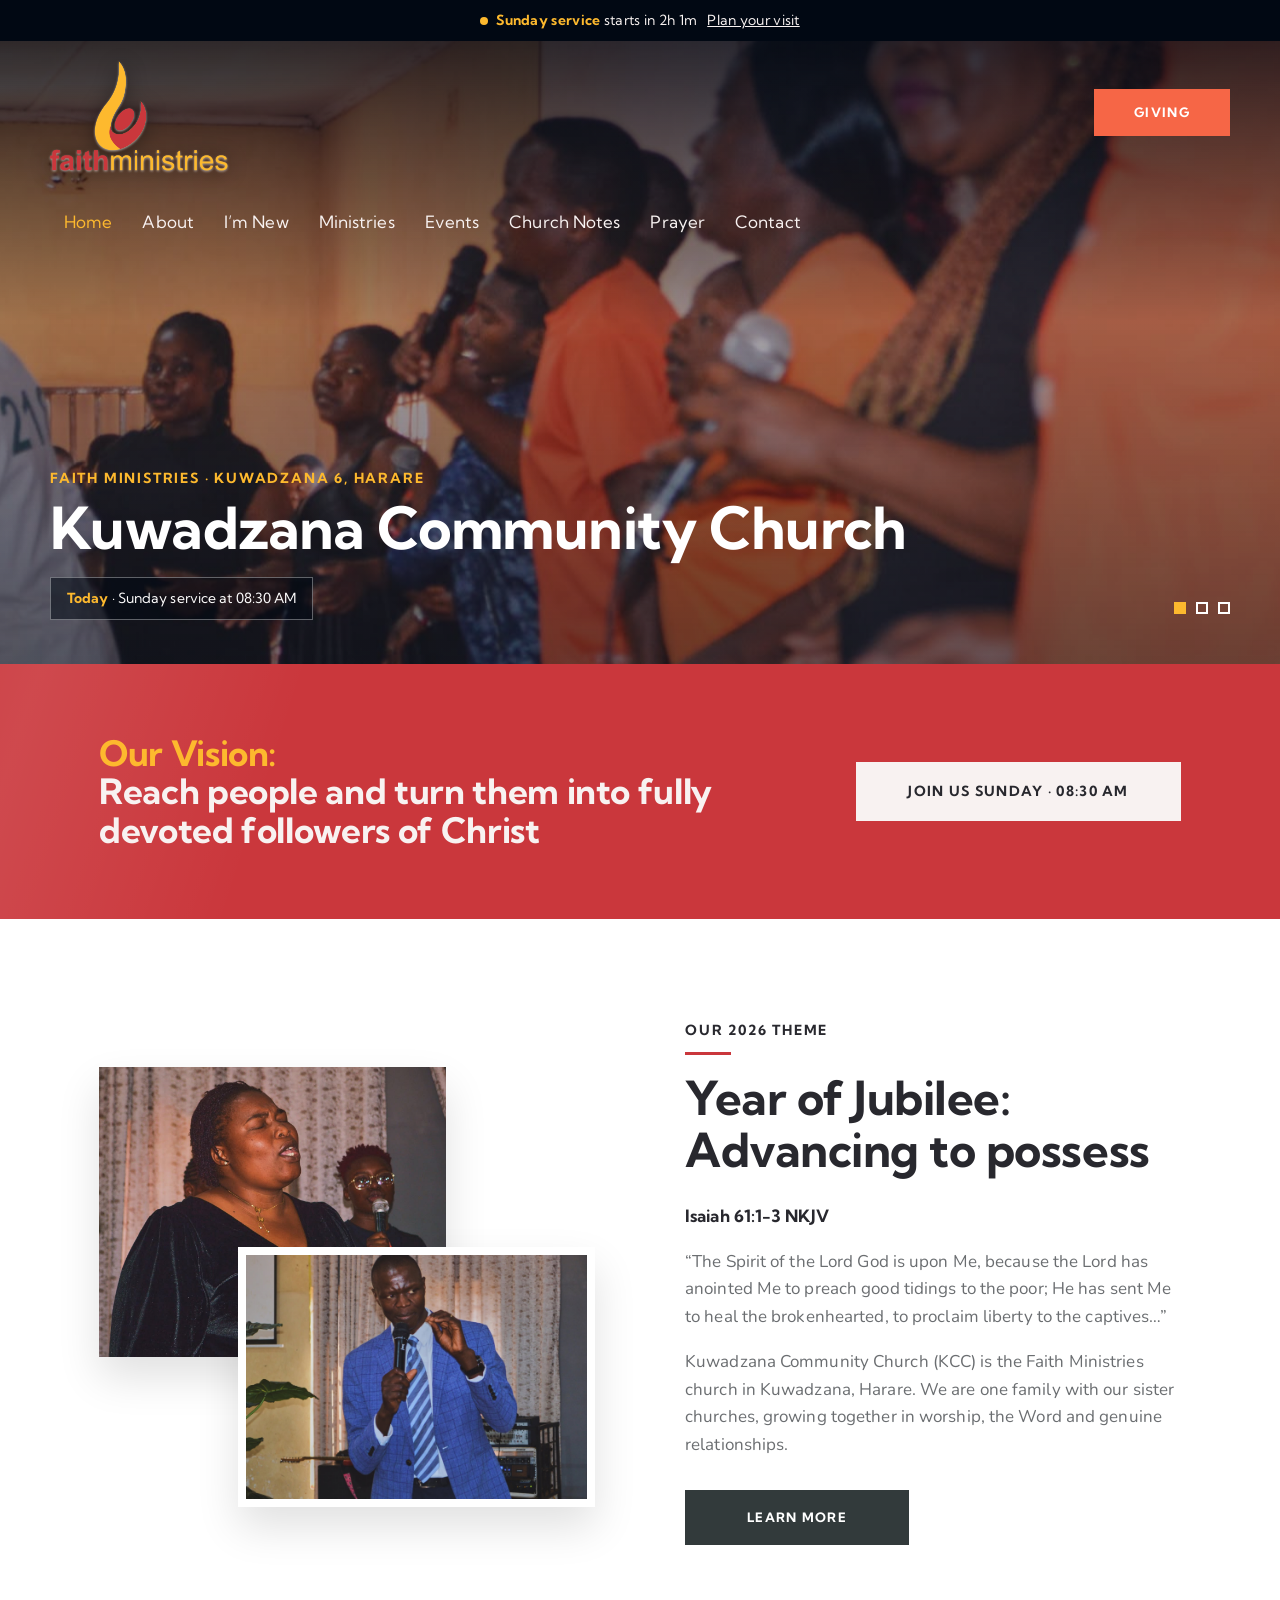
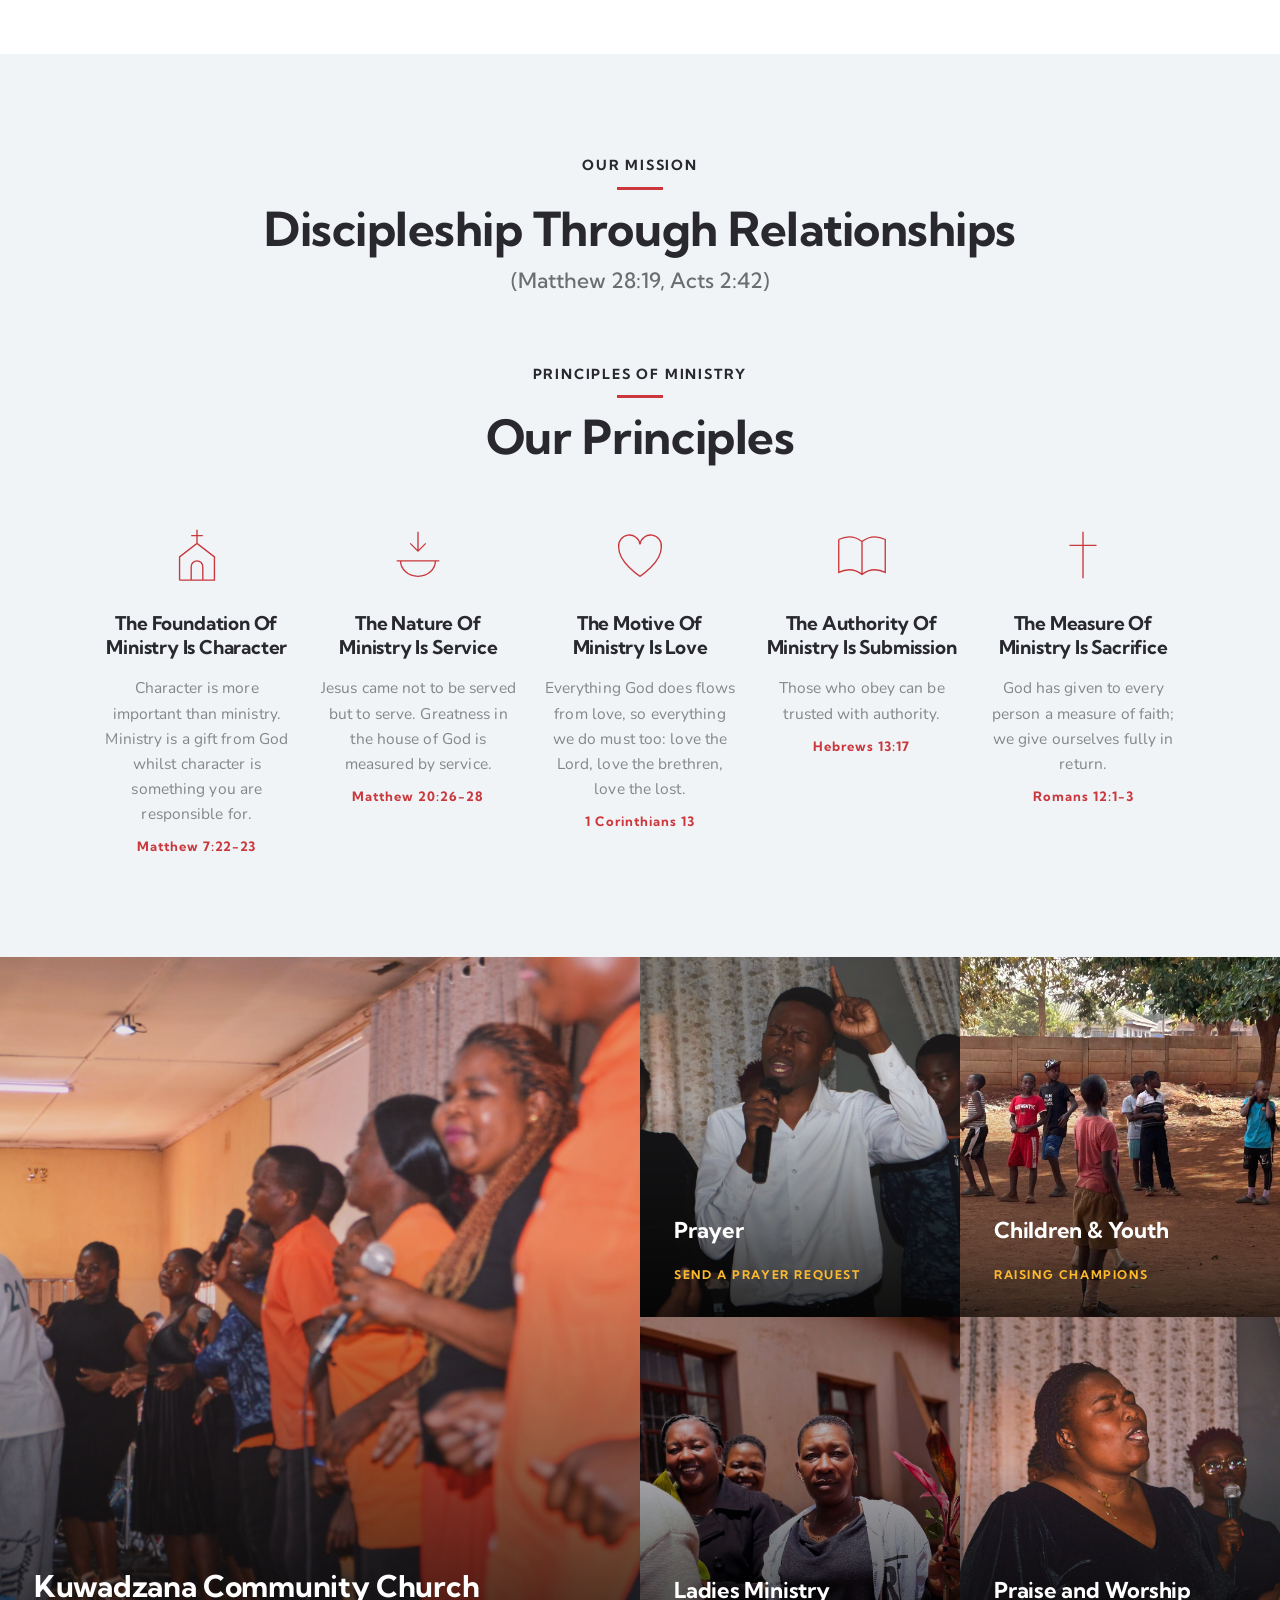
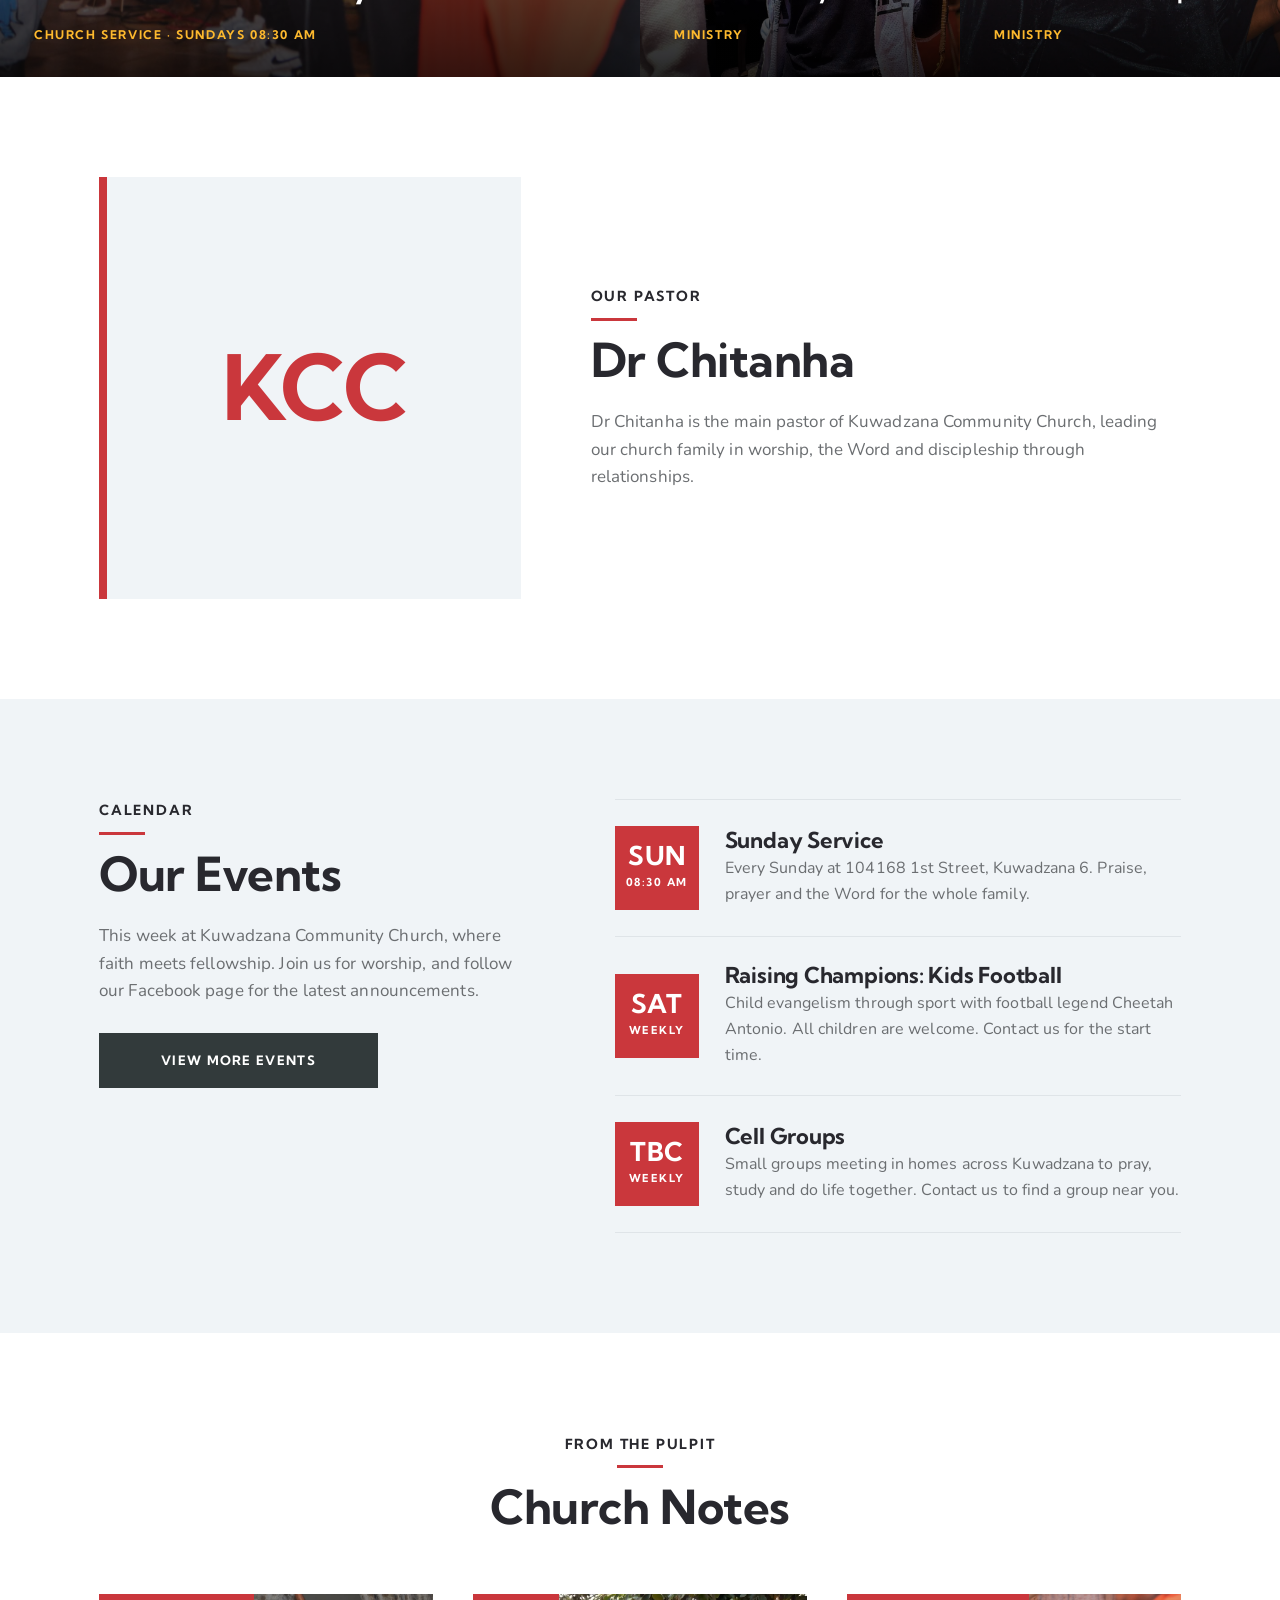
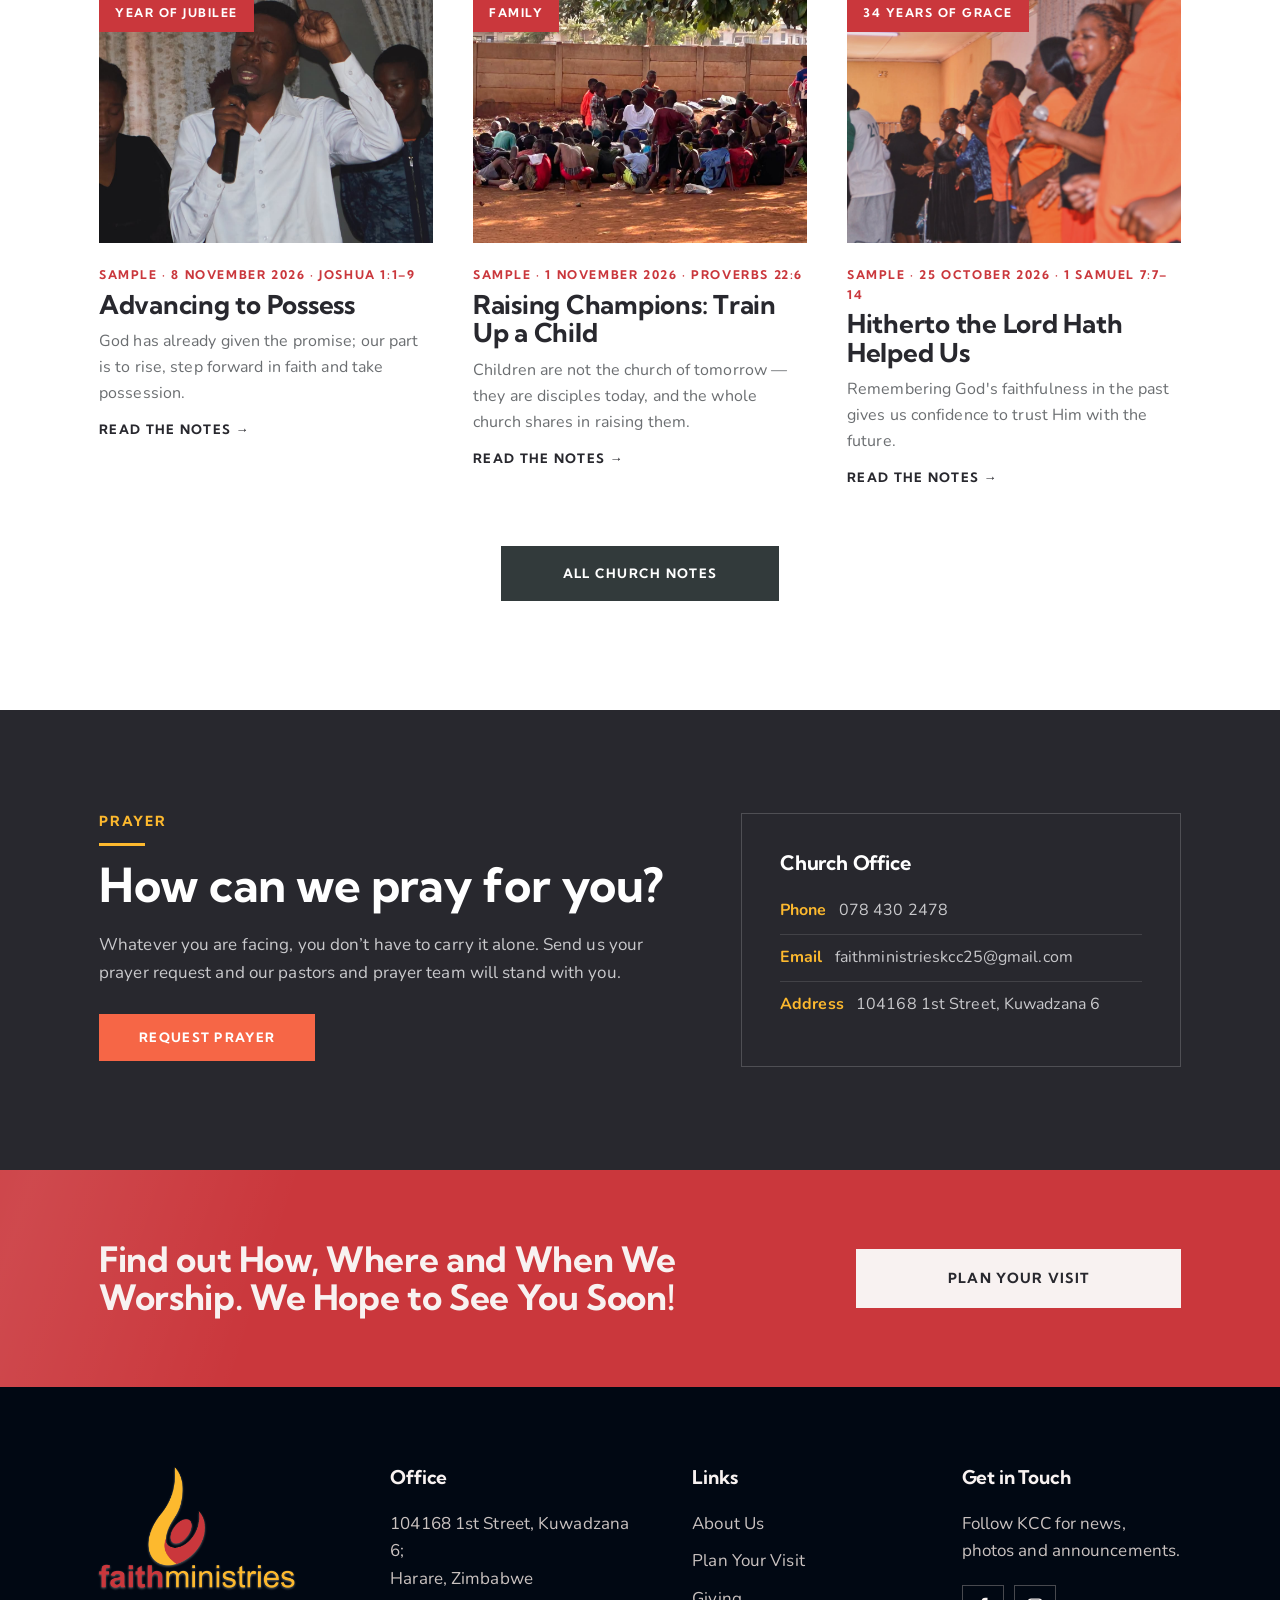
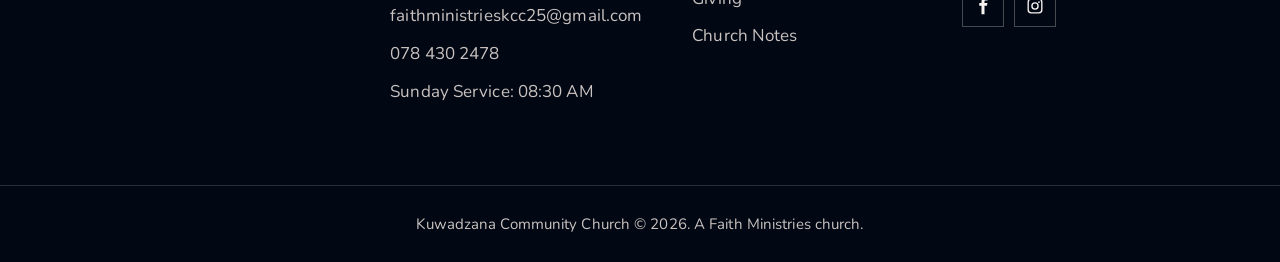
==== commit 69602370: "Put principles on one row; remove Faith Ministries, BCC and FM TV links Co-Authored-By: Claude Fable" ====
--- a/index.html
+++ b/index.html
@@ -53,7 +53,6 @@
  <h3><span>Our Vision:</span>Reach people and turn them into fully devoted followers of Christ</h3>
  <div class="stack">
   <a class="btn pale" href="visit/">Join Us Sunday · 08:30 AM</a>
-  <a class="btn pale" href="https://www.youtube.com/@fmtv2053" target="_blank" rel="noopener">Watch Faith Ministries TV</a>
  </div>
 </div></section>
 
@@ -175,12 +174,11 @@
  <div class="wrap fg">
   <div><span class="flogo"><img src="assets/faith-ministries-logo.png" alt="Faith Ministries" loading="lazy"></span></div>
   <div><h6>Office</h6><ul><li>104168 1st Street, Kuwadzana 6;<br>Harare, Zimbabwe</li><li><a href="mailto:faithministrieskcc25@gmail.com">faithministrieskcc25@gmail.com</a></li><li><a href="tel:+263784302478">078 430 2478</a></li><li>Sunday Service: 08:30 AM</li></ul></div>
-  <div><h6>Links</h6><ul><li><a href="about/">About Us</a></li><li><a href="visit/">Plan Your Visit</a></li><li><a href="give/">Giving</a></li><li><a href="notes/">Church Notes</a></li><li><a href="https://www.youtube.com/@fmtv2053" target="_blank" rel="noopener">Faith Ministries TV</a></li><li><a href="https://faithmin.org/" target="_blank" rel="noopener">Faith Ministries Website</a></li><li><a href="https://bccfm.org/" target="_blank" rel="noopener">Borrowdale Community Church</a></li></ul></div>
+  <div><h6>Links</h6><ul><li><a href="about/">About Us</a></li><li><a href="visit/">Plan Your Visit</a></li><li><a href="give/">Giving</a></li><li><a href="notes/">Church Notes</a></li></ul></div>
   <div><h6>Get in Touch</h6><p>Follow KCC for news, photos and announcements.</p>
    <div class="social">
     <a href="https://www.facebook.com/profile.php?id=61572451777077" target="_blank" rel="noopener" aria-label="Facebook"><svg viewBox="0 0 24 24"><path d="M14 8V6c0-1 .3-1.500 1.600-1.500H18V1h-3c-3.300 0-5 2-5 5v2H7v3.500h3V23h4V11.500h3.200L18 8z"/></svg></a>
     <a href="https://www.instagram.com/kcc_faithministries" target="_blank" rel="noopener" aria-label="Instagram"><svg viewBox="0 0 24 24"><path d="M12 7a5 5 0 1 0 0 10 5 5 0 0 0 0-10zm0 8.200a3.200 3.200 0 1 1 0-6.400 3.200 3.200 0 0 1 0 6.400zM17.300 5.500a1.200 1.200 0 1 0 0 2.400 1.200 1.200 0 0 0 0-2.400zM17 2H7a5 5 0 0 0-5 5v10a5 5 0 0 0 5 5h10a5 5 0 0 0 5-5V7a5 5 0 0 0-5-5zm3.200 15a3.200 3.200 0 0 1-3.200 3.200H7A3.200 3.200 0 0 1 3.800 17V7A3.200 3.200 0 0 1 7 3.800h10A3.200 3.200 0 0 1 20.200 7z"/></svg></a>
-    <a href="https://www.youtube.com/@fmtv2053" target="_blank" rel="noopener" aria-label="YouTube"><svg viewBox="0 0 24 24"><path d="M22 8s-.2-1.500-.8-2.100c-.800-.800-1.700-.800-2.100-.900C16.200 4.800 12 4.800 12 4.800s-4.200 0-7.100.2c-.4.100-1.300.100-2.100.9C2.200 6.500 2 8 2 8s-.2 1.700-.2 3.400v1.200C1.800 14.300 2 16 2 16s.2 1.500.8 2.100c.800.800 1.800.800 2.300.9 1.600.2 6.900.2 6.900.2s4.200 0 7.100-.2c.4-.100 1.300-.100 2.100-.900.600-.600.800-2.100.800-2.100s.2-1.700.2-3.400v-1.200C22.200 9.700 22 8 22 8zM10 14.700V9.300l5.200 2.700z"/></svg></a>
    </div>
   </div>
  </div>
--- a/assets/site.css
+++ b/assets/site.css
@@ -382,3 +382,9 @@
 main dd a:hover{color:var(--red)}
 .post h5 a:hover{color:var(--red)}
 @media(max-width:1000px){header nav li{animation:none;opacity:1}}
+/* five principles on one row on wide screens */
+@media(min-width:1001px){
+ .cols5{display:grid;grid-template-columns:repeat(5,1fr);gap:26px}
+ .cols5 h4{font-size:19px}
+ .cols5 p{font-size:15.5px}
+}
